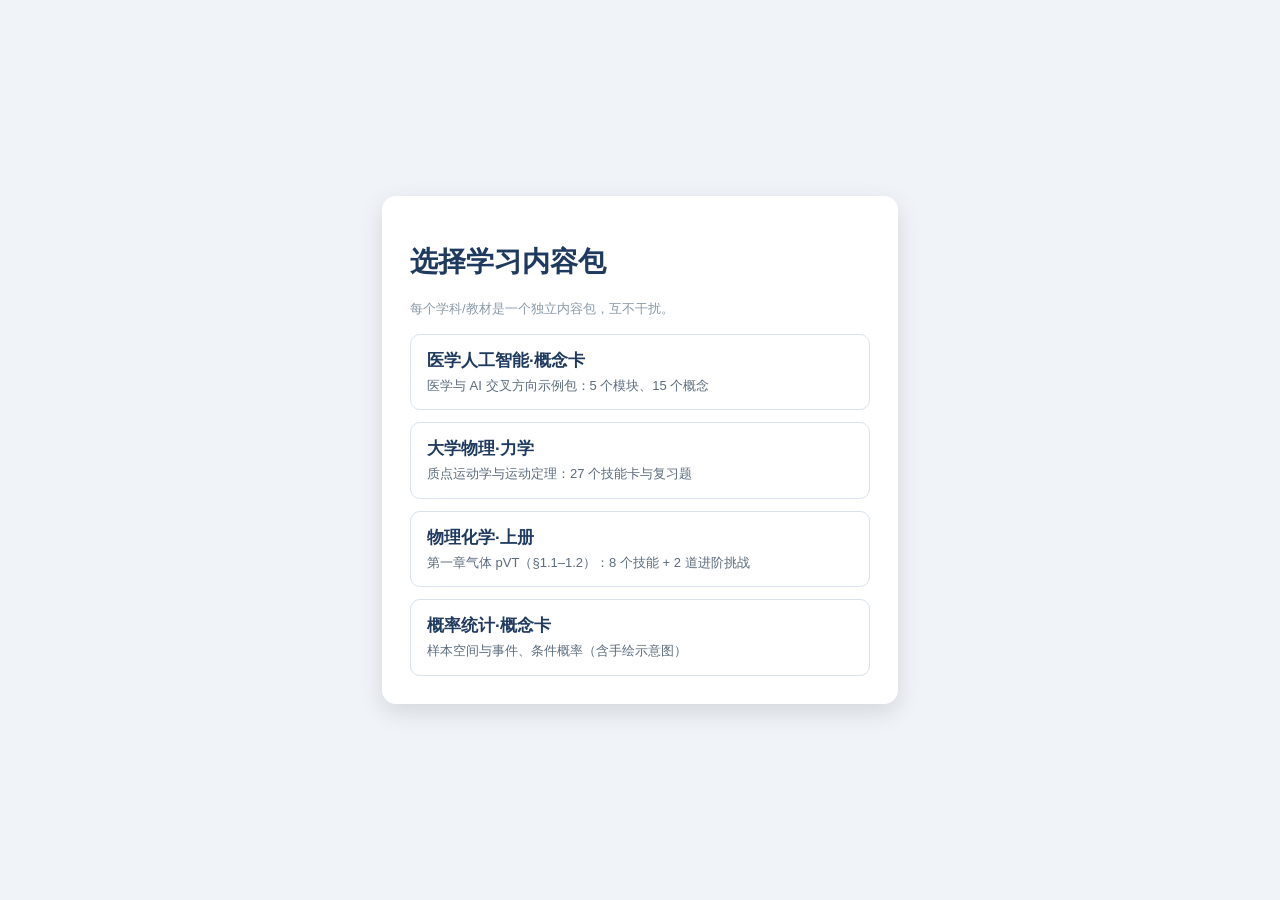
==== index.html @ 58507e45 "公开演示版：学习技能树（含医学 AI 概念卡）" ====
<!DOCTYPE html>
<html lang="zh-CN">
<head>
  <meta charset="UTF-8" />
  <meta name="viewport" content="width=device-width, initial-scale=1.0" />
  <title>学习技能树</title>
  <style>
    body {
      font-family: "Microsoft YaHei", Arial, sans-serif;
      max-width: 600px;
      margin: 40px auto;
      padding: 0 20px;
      background-color: #f0f4f8;
      color: #1f3a5f;
    }
    h1 {
      font-size: 28px;
    }

    /* ---- 顶部进度 ---- */
    .progress-card {
      background: #ffffff;
      border-radius: 10px;
      padding: 14px 16px;
      margin-top: 18px;
      box-shadow: 0 2px 6px rgba(0, 0, 0, 0.08);
    }
    .progress-head {
      display: flex;
      align-items: center;
      justify-content: space-between;
      gap: 10px;
      margin-bottom: 10px;
    }
    #progress-text {
      margin: 0;
      font-size: 14px;
      color: #5b6b7c;
    }
    #reset-btn {
      flex-shrink: 0;
      padding: 4px 10px;
      border: 1px solid #cbd5e1;
      border-radius: 6px;
      background: transparent;
      color: #8a9aa8;
      font-size: 12px;
      cursor: pointer;
    }
    #reset-btn:hover {
      border-color: #c44545;
      color: #c44545;
    }
    #switch-pack-btn {
      flex-shrink: 0;
      padding: 4px 10px;
      border: 1px solid #cbd5e1;
      border-radius: 6px;
      background: transparent;
      color: #3a6ea5;
      font-size: 12px;
      cursor: pointer;
    }
    #switch-pack-btn:hover {
      border-color: #3a6ea5;
      background: #eef4fa;
    }
    .tools-link {
      display: inline-block;
      margin-top: 14px;
      padding: 8px 16px;
      border: 1px solid #e0b968;
      border-radius: 10px;
      background: #fffdf6;
      color: #7a5b1f;
      font-size: 14px;
      text-decoration: none;
    }
    .tools-link:hover {
      background: #fff7e6;
    }
    .progress-bar {
      height: 8px;
      border-radius: 4px;
      background: #e2e8f0;
      overflow: hidden;
    }
    #progress-fill {
      height: 100%;
      width: 0%;
      background: #3a6ea5;
      border-radius: 4px;
      transition: width 0.4s ease;
    }

    .search-box {
      box-sizing: border-box;
      width: 100%;
      margin-top: 16px;
      padding: 10px 14px;
      border: 1px solid #cbd5e1;
      border-radius: 10px;
      font-size: 15px;
      font-family: inherit;
      color: #1f3a5f;
      background: #ffffff;
    }
    .search-box:focus {
      outline: 2px solid #a7c3e0;
      border-color: #3a6ea5;
    }

    /* ---- 内容包选择页 ---- */
    #pack-screen {
      position: fixed;
      top: 0;
      left: 0;
      right: 0;
      bottom: 0;
      z-index: 100;
      display: flex;
      align-items: center;
      justify-content: center;
      padding: 20px;
      background: #f0f4f8;
    }
    #pack-screen.hidden {
      display: none;
    }
    .pack-box {
      background: #ffffff;
      border-radius: 14px;
      max-width: 460px;
      width: 100%;
      padding: 28px;
      box-shadow: 0 8px 24px rgba(0, 0, 0, 0.12);
    }
    #pack-list {
      margin-top: 16px;
      display: flex;
      flex-direction: column;
      gap: 12px;
    }
    .pack-item {
      display: block;
      width: 100%;
      text-align: left;
      padding: 14px 16px;
      border: 1px solid #d8e2ec;
      border-radius: 10px;
      background: #ffffff;
      cursor: pointer;
    }
    .pack-item:hover {
      border-color: #3a6ea5;
      background: #f4f8fc;
    }
    .pack-item:disabled {
      cursor: not-allowed;
      opacity: 0.65;
      border-color: #d8e2ec;
      background: #ffffff;
    }
    .pack-item strong {
      display: block;
      font-size: 17px;
      color: #1f3a5f;
      margin-bottom: 4px;
    }
    .pack-item span {
      display: block;
      font-size: 13px;
      color: #5b6b7c;
      line-height: 1.5;
    }

    .chapter-title {
      margin: 32px 0 4px;
      padding-left: 10px;
      border-left: 4px solid #3a6ea5;
      font-size: 22px;
    }
    .challenge-title {
      margin: 26px 0 4px;
      padding-left: 10px;
      border-left: 4px solid #b9830f;
      font-size: 18px;
      color: #7a5b1f;
    }
    .skill-card.challenge-card {
      border: 1px solid #ecd9ae;
      background: #fffdf6;
    }
    .skill-card.challenge-card:hover {
      background: #fff8e8;
    }
    .skill-card.challenge-card.done {
      border: 1px solid #cfe3d5;
      border-left: 4px solid #2e9e5b;
      background: #f7fbf8;
    }
    .challenge-card h2 {
      margin: 0 0 6px;
      font-size: 20px;
    }
    .challenge-card p {
      margin: 0;
      color: #8a6d20;
    }
    .skill-card {
      background: #ffffff;
      border-radius: 10px;
      padding: 16px 20px;
      margin-top: 16px;
      box-shadow: 0 2px 6px rgba(0, 0, 0, 0.08);
      cursor: pointer; /* 鼠标放上去会变成小手，提示可以点击 */
    }
    .skill-card:hover {
      background: #f8fafc;
    }
    .skill-card h2 {
      margin: 0 0 6px;
      font-size: 20px;
    }
    .skill-card p {
      margin: 0;
      color: #5b6b7c;
    }
    .match-snippet {
      display: block;
      margin-top: 8px;
      font-size: 13px;
      line-height: 1.6;
      color: #5b6b7c;
    }
    .match-snippet mark {
      background: #ffe9a8;
      color: #1f3a5f;
      border-radius: 3px;
      padding: 0 2px;
    }
    .skill-card.done {
      border-left: 4px solid #2e9e5b;
    }
    .done-badge {
      margin-left: 6px;
      color: #2e9e5b;
      font-size: 15px;
    }

    /* ---- 详情弹窗 ---- */
    .overlay {
      position: fixed;
      top: 0;
      left: 0;
      right: 0;
      bottom: 0;
      background: rgba(0, 0, 0, 0.45);
      display: flex;
      align-items: center;
      justify-content: center;
      padding: 20px;
    }
    .hidden {
      display: none;
    }
    .detail-box {
      position: relative;
      background: #ffffff;
      border-radius: 12px;
      max-width: 520px;
      width: 100%;
      max-height: 80vh;
      overflow-y: auto;
      scrollbar-gutter: stable;
      padding: 24px;
      box-shadow: 0 8px 24px rgba(0, 0, 0, 0.2);
    }
    /* 刷卡模式：弹窗高度固定，导航条吸顶，避免卡片长短造成上下跳动 */
    .detail-box.deck-active {
      height: 80vh;
      display: flex;
      flex-direction: column;
      overflow-y: auto;
    }
    .detail-box.deck-active .detail-body {
      flex: 1;
    }
    .detail-box.deck-active .deck-header {
      position: sticky;
      top: 0;
      z-index: 5;
    }
    .detail-box h2 {
      padding-right: 30px; /* 给右上角的关闭按钮留出空间 */
    }
    #close-btn {
      position: absolute;
      top: 10px;
      right: 16px;
      border: none;
      background: none;
      font-size: 26px;
      color: #8a9aa8;
      cursor: pointer;
    }
    .detail-body {
      max-width: 80%;
      margin: 0 auto;
    }
    .deck-header {
      display: flex;
      align-items: center;
      justify-content: center;
      gap: 18px;
      margin: 0 0 10px;
      padding: 3px 10px;
      background: #eef4fa;
      border-radius: 8px;
      font-size: 14px;
      color: #3a6ea5;
    }
    .deck-header.hidden {
      display: none;
    }
    .deck-nav-btn {
      padding: 3px 10px;
      border: 1px solid #cbd5e1;
      border-radius: 6px;
      background: #ffffff;
      color: #1f3a5f;
      font-size: 13px;
      cursor: pointer;
    }
    .deck-title {
      text-align: center;
    }
    .deck-nav-btn:disabled {
      opacity: 0.45;
      cursor: not-allowed;
    }
    .deck-start-btn {
      display: inline-block;
      margin: 8px 0 0;
      padding: 6px 14px;
      border: 1px solid #3a6ea5;
      border-radius: 8px;
      background: transparent;
      color: #3a6ea5;
      font-size: 13px;
      cursor: pointer;
    }
    .deck-start-btn:hover {
      background: #eef4fa;
    }
    .pack-review-btn {
      display: block;
      width: 100%;
      margin-top: 14px;
      padding: 10px;
      border: 1px solid #2e9e5b;
      border-radius: 10px;
      background: #f2faf5;
      color: #2e9e5b;
      font-size: 14px;
      cursor: pointer;
    }
    .pack-review-btn:hover {
      background: #e2f4e9;
    }
    .pack-review-btn.hidden {
      display: none;
    }
    .detail-box h3 {
      margin: 18px 0 6px;
      font-size: 16px;
    }
    .detail-section {
      margin-top: 14px;
      padding: 12px 14px;
      background: #f7fafd;
      border-radius: 10px;
    }
    .detail-section h4 {
      margin: 0 0 6px;
      font-size: 15px;
      color: #1f3a5f;
    }
    .detail-section p {
      font-size: 14px;
    }
    .detail-section ul {
      margin: 6px 0 0;
      padding-left: 18px;
      color: #5b6b7c;
      font-size: 14px;
      line-height: 1.8;
    }
    .detail-box p {
      margin: 0;
      color: #5b6b7c;
      line-height: 1.7;
    }
    #detail-exp {
      margin-top: 4px;
      font-size: 14px;
    }
    #detail-question {
      font-size: 15px;
    }

    .primary-btn {
      display: block;
      margin-top: 18px;
      padding: 10px 24px;
      border: none;
      border-radius: 8px;
      background: #1f3a5f;
      color: #ffffff;
      font-size: 15px;
      cursor: pointer;
    }
    .ghost-btn {
      margin-top: 12px;
      padding: 8px 16px;
      border: 1px solid #1f3a5f;
      border-radius: 8px;
      background: transparent;
      color: #1f3a5f;
      font-size: 14px;
      cursor: pointer;
    }
    .link-btn {
      display: block;
      margin-top: 16px;
      padding: 0;
      border: none;
      background: none;
      color: #3a6ea5;
      font-size: 14px;
      text-decoration: underline;
      cursor: pointer;
    }

    #answer-input,
    #review-input {
      box-sizing: border-box;
      width: 100%;
      margin-top: 10px;
      padding: 10px 12px;
      border: 1px solid #cbd5e1;
      border-radius: 8px;
      font-size: 15px;
      font-family: inherit;
      color: #1f3a5f;
    }
    #answer-input:focus,
    #review-input:focus {
      outline: 2px solid #a7c3e0;
      border-color: #3a6ea5;
    }
    #feedback,
    #review-feedback {
      margin-top: 12px;
      font-size: 15px;
      font-weight: bold;
    }
    .feedback-ok {
      color: #2e9e5b;
    }
    .feedback-err {
      color: #c44545;
    }
    .small-muted {
      margin-top: 8px;
      font-size: 13px;
      color: #8a9aa8;
    }
    #answer-reveal {
      margin-top: 14px;
      padding: 12px 14px;
      background: #f4f7fa;
      border-radius: 8px;
    }
    #answer-reveal p {
      font-size: 14px;
    }
    #detail-answer {
      color: #1f3a5f;
    }

    /* ---- 复习抽检 ---- */
    .review-banner {
      display: flex;
      align-items: center;
      justify-content: space-between;
      gap: 10px;
      margin-top: 16px;
      padding: 12px 16px;
      border-radius: 10px;
      background: #fff7e6;
      border: 1px solid #f0c36d;
    }
    .review-banner p {
      margin: 0;
      color: #7a5b1f;
      font-size: 14px;
      line-height: 1.5;
    }
    #review-banner.hidden {
      display: none;
    }
    #review-banner-btn {
      flex-shrink: 0;
      padding: 6px 14px;
      border: none;
      border-radius: 8px;
      background: #b9830f;
      color: #ffffff;
      font-size: 13px;
      cursor: pointer;
    }

    /* ---- 碎片式答题与小键盘 ---- */
    .answer-builder {
      display: flex;
      flex-wrap: wrap;
      align-items: center;
      justify-content: center;
      gap: 8px;
      margin-top: 14px;
      font-size: 18px;
      line-height: 2;
    }
    .num-field {
      box-sizing: border-box;
      width: 76px;
      padding: 6px 8px;
      border: 1px solid #cbd5e1;
      border-radius: 8px;
      font-size: 17px;
      text-align: center;
      font-family: inherit;
      color: #1f3a5f;
      background: #ffffff;
    }
    .num-field.active,
    .num-field:focus {
      outline: 2px solid #a7c3e0;
      border-color: #3a6ea5;
    }
    .builder-break {
      flex-basis: 100%;
      height: 0;
    }
    .choice-group {
      display: inline-flex;
      gap: 6px;
    }
    .choice-chip {
      padding: 7px 12px;
      border: 1px solid #cbd5e1;
      border-radius: 8px;
      background: #ffffff;
      color: #1f3a5f;
      font-size: 16px;
      cursor: pointer;
    }
    .choice-chip:hover {
      background: #e2ebf4;
    }
    .choice-chip.selected {
      background: #1f3a5f;
      border-color: #1f3a5f;
      color: #ffffff;
    }
    .figure {
      max-width: 100%;
      margin: 12px auto;
      display: block;
      border-radius: 10px;
    }
    .figure.hidden {
      display: none;
    }
    .figure.clickable {
      cursor: zoom-in;
    }
    #concept-figure {
      width: 33%;
      height: auto;
      margin: 0 auto 12px;
    }

    /* ---- 图片预览（点击放大） ---- */
    .image-preview {
      position: fixed;
      top: 0;
      left: 0;
      right: 0;
      bottom: 0;
      z-index: 200;
      display: flex;
      align-items: center;
      justify-content: center;
      background: rgba(0, 0, 0, 0.72);
      cursor: zoom-out;
    }
    .image-preview.hidden {
      display: none;
    }
    .image-preview img {
      max-width: 92vw;
      max-height: 88vh;
      border-radius: 8px;
      background: #ffffff;
      box-shadow: 0 8px 30px rgba(0, 0, 0, 0.35);
    }
    .keypad {
      display: grid;
      grid-template-columns: repeat(3, 64px);
      gap: 8px;
      justify-content: center;
      margin-top: 14px;
      padding: 12px;
      background: #eef3f8;
      border-radius: 12px;
    }
    .keypad.hidden {
      display: none;
    }
    .keypad button {
      height: 42px;
      border: 1px solid #cbd5e1;
      border-radius: 8px;
      background: #ffffff;
      color: #1f3a5f;
      font-size: 17px;
      cursor: pointer;
    }
    .keypad button:hover {
      background: #e2ebf4;
    }
    .keypad button.key-func {
      background: #e6edf5;
      color: #3a6ea5;
      font-size: 15px;
    }
    .keypad button.key-wide {
      grid-column: span 3;
    }
    /* 隐藏规则必须压过按钮自己的 display 样式 */
    .primary-btn.hidden,
    .ghost-btn.hidden,
    .link-btn.hidden {
      display: none;
    }
  </style>
</head>
<body>
  <!-- 内容包选择页（有多个内容包时供选择，平时只有一个会自动进入） -->
  <div id="pack-screen">
    <div class="pack-box">
      <h1>选择学习内容包</h1>
      <p class="small-muted">每个学科/教材是一个独立内容包，互不干扰。</p>
      <div id="pack-list"></div>
    </div>
  </div>

  <h1 id="app-title"></h1>

  <!-- 顶部总进度 -->
  <div class="progress-card">
    <div class="progress-head">
      <p id="progress-text">已完成 0 / 0 · 当前经验 0 / 0</p>
      <button id="switch-pack-btn">切换内容包</button>
      <button id="reset-btn" title="清空所有进度，从头开始">重置进度</button>
    </div>
    <div class="progress-bar">
      <div id="progress-fill"></div>
    </div>
  </div>

  <!-- 复习抽检提醒横幅（有待完成的抽检时显示） -->
  <div id="review-banner" class="review-banner hidden">
    <p id="review-banner-text"></p>
    <button id="review-banner-btn">去复习</button>
  </div>

  <!-- 小工具入口 -->
  <a class="tools-link" href="tools/tomato-clock/index.html" target="_blank" rel="noopener">
    🍅 打开番茄钟（自定义目标）
  </a>

  <button id="pack-review-btn" class="pack-review-btn hidden"></button>

  <!-- 搜索：按名称或讲解内容过滤技能卡片 -->
  <input id="search-input" class="search-box" type="search" placeholder="搜索技能或概念…" autocomplete="off" />

  <!-- 技能卡片会由 JS 生成到这里 -->
  <div id="skill-list"></div>

  <!-- 详情弹窗：先看概念，再“开始答题” -->
  <div id="detail-overlay" class="overlay hidden">
    <div class="detail-box">
      <button id="close-btn" title="关闭">×</button>

      <div class="detail-body">
        <!-- 刷卡模式控制条：非刷卡时隐藏 -->
        <div id="deck-header" class="deck-header hidden">
          <button id="deck-prev-btn" class="deck-nav-btn" title="上一张">←</button>
          <span id="deck-progress"></span>
          <button id="deck-next-btn" class="deck-nav-btn" title="下一张">→</button>
        </div>

        <h2 id="detail-name"></h2>
        <p id="detail-exp"></p>

        <!-- 第 1 步：概念讲解 -->
        <div id="concept-step">
          <h3>概念讲解</h3>
          <img id="concept-figure" class="figure clickable hidden" alt="概念示意图" title="点击放大" />
          <p id="detail-concept"></p>
          <div id="detail-sections"></div>
          <button id="start-quiz-btn" class="primary-btn">开始答题 →</button>
        </div>

        <!-- 第 2 步：题目与提交 -->
        <div id="quiz-step" class="hidden">
          <h3>练习题</h3>
          <p id="detail-question"></p>
          <img id="question-figure" class="figure clickable hidden" alt="题目示意图" title="点击放大" />

          <!-- 碎片式答题：题目配置了 answerSchema 时显示 -->
          <div id="builder-answer-area" class="hidden">
            <div id="answer-builder" class="answer-builder"></div>
            <div id="answer-keypad" class="keypad">
            <button type="button" data-key="1">1</button>
            <button type="button" data-key="2">2</button>
            <button type="button" data-key="3">3</button>
            <button type="button" data-key="4">4</button>
            <button type="button" data-key="5">5</button>
            <button type="button" data-key="6">6</button>
            <button type="button" data-key="7">7</button>
            <button type="button" data-key="8">8</button>
            <button type="button" data-key="9">9</button>
            <button type="button" data-key=".">.</button>
            <button type="button" data-key="0">0</button>
            <button type="button" data-key="minus">−</button>
            <button type="button" data-key="clear" class="key-func key-wide">清空</button>
            </div>
          </div>

          <!-- 文字输入兜底：题目没有 answerSchema 时显示 -->
          <div id="text-answer-area">
            <p class="small-muted">把算出的最终答案写在下面（不用写计算过程），然后提交。</p>
            <input id="answer-input" type="text" placeholder="例如：3i+4j m/s" autocomplete="off" />
          </div>

          <button id="submit-btn" class="primary-btn">提交答案</button>
          <button id="quiz-done-btn" class="primary-btn hidden">完成</button>

          <p id="feedback"></p>

          <button id="show-answer-btn" class="ghost-btn hidden">查看参考答案</button>
          <div id="answer-reveal" class="hidden">
            <p class="small-muted">参考答案（查看答案不会获得经验）：</p>
            <p id="detail-answer"></p>
          </div>

          <button id="back-btn" class="link-btn">← 返回概念</button>
        </div>
      </div>
    </div>
  </div>

  <!-- 复习抽检弹窗 -->
  <div id="review-overlay" class="overlay hidden">
    <div class="detail-box">
      <button id="review-close-btn" title="先跳过">×</button>

      <h2>复习抽检 ⚡</h2>
      <p id="review-note" class="small-muted"></p>

      <h3>练习题</h3>
      <p id="review-question"></p>

      <!-- 复习题也支持碎片式答题 -->
      <div id="review-builder-answer-area" class="hidden">
        <div id="review-answer-builder" class="answer-builder"></div>
        <div id="review-keypad" class="keypad">
          <button type="button" data-key="1">1</button>
          <button type="button" data-key="2">2</button>
          <button type="button" data-key="3">3</button>
          <button type="button" data-key="4">4</button>
          <button type="button" data-key="5">5</button>
          <button type="button" data-key="6">6</button>
          <button type="button" data-key="7">7</button>
          <button type="button" data-key="8">8</button>
          <button type="button" data-key="9">9</button>
          <button type="button" data-key=".">.</button>
          <button type="button" data-key="0">0</button>
          <button type="button" data-key="minus">−</button>
          <button type="button" data-key="clear" class="key-func key-wide">清空</button>
        </div>
      </div>

      <!-- 文字输入兜底 -->
      <div id="review-text-answer-area">
        <p class="small-muted">凭记忆作答，不显示概念。把算出的最终答案写在下面；答错会暂时扣经验，答对即可恢复。</p>
        <input id="review-input" type="text" placeholder="输入你的最终答案" autocomplete="off" />
      </div>
      <button id="review-submit-btn" class="primary-btn">提交答案</button>

      <p id="review-feedback"></p>

      <button id="review-done-btn" class="ghost-btn hidden">完成</button>
      <button id="review-skip-btn" class="link-btn">先跳过（之后可从顶部横幅继续）</button>
    </div>
  </div>

  <!-- 图片放大预览 -->
  <div id="image-preview" class="image-preview hidden">
    <img id="image-preview-img" alt="放大预览" />
  </div>

  <script>
    // ===== 进度存取（localStorage：存在浏览器本地） =====
    const PROGRESS_PREFIX = "skill-tree-progress";
    const LAST_PACK_KEY = "skill-tree-last-pack";
    const LEGACY_PHYSICS_KEY = "skill-tree-progress-v1"; // 旧版单一进度的备份键

    let allSkills = []; // 拍平后的所有技能，方便统计
    let totalExp = 0;
    let completedNames = new Set(); // 已掌握的技能名
    let currentExp = 0;             // 当前总经验
    let currentSkill = null;        // 正在查看/答题的技能
    let skillData = null;           // 从内容包文件读到的完整数据
    let pendingReview = null;       // 待完成的抽检：{ skillName, deducted }
    let reviewsPassed = 0;          // 已经通过的抽检次数
    let reviewedNames = [];         // 最近复习过的技能队列（末尾最新）
    let bonusExp = 0;               // 进阶挑战额外经验
    let completedChallenges = new Set(); // 已完成的进阶挑战 key
    let currentChallengeKey = null; // 当前打开的进阶挑战 key
    let deckMode = false;           // 是否处于“刷卡学习”模式
    let deckItems = [];             // 当前刷卡队列
    let deckIndex = 0;              // 当前刷卡位置
    let currentPackId = null;       // 当前内容包 id
    let currentProgressKey = null;  // 当前内容包对应的 localStorage 键
    let packList = [];              // content/index.json 里的内容包清单
    let searchText = "";            // 当前搜索关键词
    let builderFields = [];         // 碎片式答题生成的数字输入框
    let builderChoices = [];        // 碎片式答题生成的符号选择组
    let reviewFields = [];          // 复习弹窗里的碎片数字输入框
    let reviewChoices = [];         // 复习弹窗里的碎片符号选择组
    let activeNumField = null;      // 当前被选中的数字框（小键盘往这里输入）
    let schemaAttemptsLeft = 3;     // 碎片式答题每次打开的尝试次数
    let schemaBlocked = false;      // 次数用完后是否禁止继续提交

    function progressKey(packId) {
      return PROGRESS_PREFIX + "." + packId;
    }

    // 把进度状态恢复到“什么都没有”的初始值
    function resetProgressState() {
      completedNames = new Set();
      currentExp = 0;
      pendingReview = null;
      reviewsPassed = 0;
      reviewedNames = [];
      bonusExp = 0;
      completedChallenges = new Set();
      currentChallengeKey = null;
      deckMode = false;
      deckItems = [];
      deckIndex = 0;
    }

    // 从某个内容包自己的存储键读取进度
    function loadProgressFromKey(key) {
      resetProgressState();
      try {
        const saved = JSON.parse(localStorage.getItem(key));
        if (saved) {
          completedNames = new Set(saved.completed || []);
          currentExp = Number(saved.exp) || 0;
          reviewsPassed = Number(saved.reviewsPassed) || 0;
          pendingReview = saved.review || null;
          reviewedNames = Array.isArray(saved.reviewed) ? saved.reviewed : [];
          bonusExp = Number(saved.bonusExp) || 0;
          completedChallenges = new Set(saved.challengeCompleted || []);
        }
      } catch (error) {
        // 保存的数据坏了就当作没有进度，不影响使用
      }
    }

    function saveProgress() {
      if (!currentProgressKey) return;
      localStorage.setItem(
        currentProgressKey,
        JSON.stringify({
          completed: [...completedNames],
          exp: currentExp,
          reviewsPassed: reviewsPassed,
          review: pendingReview,
          reviewed: reviewedNames,
          bonusExp: bonusExp,
          challengeCompleted: [...completedChallenges]
        })
      );
    }

    // 把旧版“单一进度”迁移成 physics 内容包的进度（只做一次）
    function migrateLegacyPhysicsProgress() {
      const newKey = progressKey("physics");
      const legacy = localStorage.getItem(LEGACY_PHYSICS_KEY);
      if (legacy && !localStorage.getItem(newKey)) {
        localStorage.setItem(newKey, legacy);
        localStorage.removeItem(LEGACY_PHYSICS_KEY);
      }
    }

    // ===== 内容包选择与加载 =====
    function renderPackList() {
      const box = document.getElementById("pack-list");
      box.innerHTML = "";

      if (packList.length === 0) {
        const p = document.createElement("p");
        p.textContent = "还没有可用的内容包，请检查 content/index.json。";
        box.appendChild(p);
        return;
      }

      packList.forEach(pack => {
        const button = document.createElement("button");
        button.className = "pack-item";
        if (pack.status === "building") {
          button.disabled = true;
        }
        const name = document.createElement("strong");
        name.textContent = pack.name;
        const desc = document.createElement("span");
        desc.textContent = pack.description || "";
        button.appendChild(name);
        button.appendChild(desc);
        button.addEventListener("click", () => choosePack(pack));
        box.appendChild(button);
      });
    }

    function showPackPicker() {
      renderPackList();
      document.getElementById("pack-screen").classList.remove("hidden");
    }

    function choosePack(pack) {
      // 切换前先关掉可能开着的弹窗
      hideDetail();
      closeReview();

      currentPackId = pack.id;
      currentProgressKey = progressKey(pack.id);

      if (pack.id === "physics") {
        migrateLegacyPhysicsProgress();
      }
      loadProgressFromKey(currentProgressKey);
      localStorage.setItem(LAST_PACK_KEY, pack.id);

      // 切换内容包时清空搜索框
      searchText = "";
      document.getElementById("search-input").value = "";
      document.getElementById("app-title").textContent = pack.name || "学习技能树";
      document.getElementById("pack-screen").classList.add("hidden");

      fetch(pack.file)
        .then(response => {
          if (!response.ok) throw new Error("找不到文件 " + pack.file);
          return response.json();
        })
        .then(data => {
          skillData = data;

          // 把所有技能拍平成一份清单，方便统计进度
          allSkills = [];
          data.chapters.forEach(chapter => {
            chapter.skills.forEach(skill => {
              allSkills.push(skill);
            });
          });
          totalExp = allSkills.reduce((sum, skill) => sum + skill.exp, 0);

          renderSkillTree(data);
          updateProgress();
          updateReviewBanner();
        })
        .catch(error => {
          document.getElementById("pack-screen").classList.remove("hidden");
          alert("内容包加载失败：" + error.message);
        });
    }

    // ===== 生成技能列表 =====
    function escapeRegExp(text) {
      return text.replace(/[.*+?^${}()|[\]\\]/g, "\\$&");
    }

    // 搜索结果里：把“命中关键词”的原文片段加到卡片下方，并高亮
    function appendSnippetToCard(card, skill, keyword) {
      let source = null;
      if (skill.name.toLowerCase().includes(keyword)) return; // 名字命中时无需说明
      if (skill.concept.toLowerCase().includes(keyword)) {
        source = skill.concept;
      } else if (skill.question.toLowerCase().includes(keyword)) {
        source = skill.question;
      } else {
        return;
      }

      const snippet = document.createElement("span");
      snippet.className = "match-snippet";
      snippet.appendChild(document.createTextNode("相关原文："));

      const lower = source.toLowerCase();
      const at = lower.indexOf(keyword);
      const start = Math.max(0, at - 24);
      const end = Math.min(source.length, at + keyword.length + 24);
      if (start > 0) snippet.appendChild(document.createTextNode("…"));

      const slice = source.slice(start, end);
      const pattern = new RegExp(escapeRegExp(keyword), "gi");
      let lastIndex = 0;
      let match;
      while ((match = pattern.exec(slice)) !== null) {
        snippet.appendChild(document.createTextNode(slice.slice(lastIndex, match.index)));
        const mark = document.createElement("mark");
        mark.textContent = match[0];
        snippet.appendChild(mark);
        lastIndex = match.index + match[0].length;
        if (match.index === pattern.lastIndex) pattern.lastIndex += 1;
      }
      snippet.appendChild(document.createTextNode(slice.slice(lastIndex)));

      if (end < source.length) snippet.appendChild(document.createTextNode("…"));
      card.appendChild(snippet);
    }

    function appendSkillCard(list, skill, keyword) {
      const done = completedNames.has(skill.name);
      const card = document.createElement("div");
      card.className = "skill-card" + (done ? " done" : "");
      const badge = done ? '<span class="done-badge">✓ 已掌握</span>' : "";
      card.innerHTML = `<h2>${skill.name}${badge}</h2><p>经验值：${skill.exp}</p>`;
      if (keyword) appendSnippetToCard(card, skill, keyword);
      card.addEventListener("click", () => {
        deckMode = false;
        showDetail(skill);
      });
      list.appendChild(card);
    }

    function challengeKeyFor(chapterTitle, challengeName) {
      return chapterTitle + "::" + challengeName;
    }

    function appendChallengeCard(list, challenge, chapterTitle) {
      const key = challengeKeyFor(chapterTitle, challenge.name);
      const done = completedChallenges.has(key);
      const card = document.createElement("div");
      card.className = "skill-card challenge-card" + (done ? " done" : "");
      const badge = done ? '<span class="done-badge">✓ 已完成</span>' : "";
      card.innerHTML = `<h2>${challenge.name}${badge}</h2><p>进阶经验：${challenge.exp}</p>`;
      card.addEventListener("click", () => {
        deckMode = false;
        showDetail(challenge, true, chapterTitle);
      });
      list.appendChild(card);
    }

    // 给搜索匹配打分：名字直接命中 > 题目里出现 > 概念里提到
    function skillMatchScore(skill, keyword) {
      if (!keyword) return 0;
      const name = skill.name.toLowerCase();
      const question = skill.question.toLowerCase();
      const concept = skill.concept.toLowerCase();

      let score = 0;
      if (name === keyword) score += 100;
      else if (name.includes(keyword)) score += 50;
      if (question.includes(keyword)) score += 10;
      if (concept.includes(keyword)) score += 1;
      return score;
    }

    function renderSkillTree(data) {
      const list = document.getElementById("skill-list");
      list.innerHTML = "";

      const keyword = searchText.trim().toLowerCase();
      let shownCount = 0;

      if (keyword === "") {
        // 无搜索时：按章节分组展示
        data.chapters.forEach(chapter => {
          const title = document.createElement("h2");
          title.className = "chapter-title";
          title.textContent = chapter.title;
          list.appendChild(title);

          if (chapter.skills && chapter.skills.length > 0) {
            const deckButton = document.createElement("button");
            deckButton.className = "deck-start-btn";
            deckButton.textContent = `▶ 开始学习本章（${chapter.skills.length} 张）`;
            deckButton.addEventListener("click", () => startDeck(chapter));
            list.appendChild(deckButton);
          }

          chapter.skills.forEach(skill => {
            appendSkillCard(list, skill);
            shownCount += 1;
          });

          const challenges = Array.isArray(chapter.challenges) ? chapter.challenges : [];
          if (challenges.length > 0) {
            const challengeHeading = document.createElement("h3");
            challengeHeading.className = "challenge-title";
            challengeHeading.textContent = "⚡ 进阶挑战（可选）";
            list.appendChild(challengeHeading);
            challenges.forEach(challenge => {
              appendChallengeCard(list, challenge, chapter.title);
              shownCount += 1;
            });
          }
        });
      } else {
        // 搜索时：跨章节汇总，先按“名称相关/内容提及”分组，组内再排序
        const matches = [];
        data.chapters.forEach(chapter => {
          chapter.skills.forEach(skill => {
            const score = skillMatchScore(skill, keyword);
            if (score > 0) {
              matches.push({ skill, score });
            }
          });
        });

        const nameHits = matches
          .filter(item => item.score >= 50)
          .sort((a, b) => {
            const aName = a.skill.name.toLowerCase();
            const bName = b.skill.name.toLowerCase();
            const aRank = aName === keyword ? 0 : aName.startsWith(keyword) ? 1 : 2;
            const bRank = bName === keyword ? 0 : bName.startsWith(keyword) ? 1 : 2;
            if (aRank !== bRank) return aRank - bRank;
            return 0;
          });
        const contentHits = matches
          .filter(item => item.score < 50)
          .sort((a, b) => b.score - a.score);

        if (nameHits.length > 0) {
          const title = document.createElement("h2");
          title.className = "chapter-title";
          title.textContent = `名称相关（${nameHits.length}）`;
          list.appendChild(title);
        }
        nameHits.forEach(item => {
          appendSkillCard(list, item.skill, keyword);
          shownCount += 1;
        });

        if (contentHits.length > 0) {
          const title = document.createElement("h2");
          title.className = "chapter-title";
          title.textContent = `内容提及（${contentHits.length}）`;
          list.appendChild(title);
        }
        contentHits.forEach(item => {
          appendSkillCard(list, item.skill, keyword);
          shownCount += 1;
        });
      }

      if (shownCount === 0) {
        const empty = document.createElement("p");
        empty.className = "small-muted";
        empty.textContent = keyword === ""
          ? "这个内容包还没有技能。"
          : `没有找到与“${searchText.trim()}”相关的技能。`;
        list.appendChild(empty);
      }

      updatePackReviewButton();
    }

    function updateProgress() {
      const doneCount = allSkills.filter(skill => completedNames.has(skill.name)).length;
      let text = `已完成 ${doneCount} / ${allSkills.length} · 当前经验 ${currentExp} / ${totalExp}`;

      // 进阶挑战统计（只统计，不混入主线）
      if (skillData) {
        let challengeTotal = 0;
        let challengeDone = 0;
        skillData.chapters.forEach(chapter => {
          (chapter.challenges || []).forEach(challenge => {
            challengeTotal += 1;
            const key = challengeKeyFor(chapter.title, challenge.name);
            if (completedChallenges.has(key)) challengeDone += 1;
          });
        });
        if (challengeTotal > 0) {
          text += ` · 进阶 ${challengeDone}/${challengeTotal} · 附加 +${bonusExp}`;
        }
      }

      document.getElementById("progress-text").textContent = text;

      const percent = totalExp > 0 ? Math.min(100, (currentExp / totalExp) * 100) : 0;
      document.getElementById("progress-fill").style.width = percent + "%";
    }

    // ===== 详情弹窗的两个步骤 =====
    function renderDetailSections(skill) {
      const container = document.getElementById("detail-sections");
      container.innerHTML = "";

      const sections = Array.isArray(skill.sections) ? skill.sections : [];
      sections.forEach(section => {
        const box = document.createElement("div");
        box.className = "detail-section";

        const heading = document.createElement("h4");
        heading.textContent = section.heading;
        box.appendChild(heading);

        if (section.body) {
          const p = document.createElement("p");
          p.textContent = section.body;
          box.appendChild(p);
        }
        if (Array.isArray(section.points)) {
          const ul = document.createElement("ul");
          section.points.forEach(point => {
            const li = document.createElement("li");
            li.textContent = point;
            ul.appendChild(li);
          });
          box.appendChild(ul);
        }
        container.appendChild(box);
      });
    }

    function updateDeckHeader() {
      const header = document.getElementById("deck-header");
      if (!deckMode || deckItems.length <= 1) {
        header.classList.add("hidden");
        return;
      }
      header.classList.remove("hidden");
      document.getElementById("deck-progress").textContent =
        `第 ${deckIndex + 1} / ${deckItems.length} 张`;
      document.getElementById("deck-prev-btn").disabled = deckIndex <= 0;
      document.getElementById("deck-next-btn").disabled = deckIndex >= deckItems.length - 1;
    }

    function startDeck(chapter) {
      if (!chapter.skills || chapter.skills.length === 0) return;
      deckItems = chapter.skills.slice();
      deckIndex = 0;
      deckMode = true;
      showDetail(deckItems[0]);
    }

    function deckGo(delta) {
      const next = deckIndex + delta;
      if (next < 0 || next >= deckItems.length) return;
      deckIndex = next;
      showDetail(deckItems[next]);
    }

    function exitDeck() {
      deckMode = false;
      deckItems = [];
      deckIndex = 0;
      hideDetail();
    }

    function updatePackReviewButton() {
      const button = document.getElementById("pack-review-btn");
      const masteredCount = allSkills.filter(skill => completedNames.has(skill.name)).length;
      if (masteredCount > 0 && skillData) {
        button.textContent = `▶ 复习本包已掌握技能（${masteredCount} 张）`;
        button.classList.remove("hidden");
      } else {
        button.classList.add("hidden");
      }
    }

    function startPackDeck() {
      const pool = allSkills.filter(skill => completedNames.has(skill.name));
      if (pool.length === 0) {
        alert("还没有已掌握的技能，先完成几张卡再来复习吧。");
        return;
      }
      deckItems = pool;
      deckIndex = 0;
      deckMode = true;
      showDetail(deckItems[0]);
    }

    function showDetail(skill, isChallenge, chapterTitle) {
      currentSkill = skill;
      currentChallengeKey = isChallenge && chapterTitle
        ? challengeKeyFor(chapterTitle, skill.name)
        : null;

      document.getElementById("detail-name").textContent = skill.name;
      if (currentChallengeKey) {
        document.getElementById("detail-exp").textContent = completedChallenges.has(currentChallengeKey)
          ? `进阶经验：${skill.exp}（已完成 ✓）`
          : `进阶经验：${skill.exp}（挑战成功可获得）`;
      } else {
        document.getElementById("detail-exp").textContent = completedNames.has(skill.name)
          ? `经验值：${skill.exp}（已掌握 ✓）`
          : `经验值：${skill.exp}（答对可获得）`;
      }
      document.getElementById("detail-concept").textContent = skill.concept;
      document.getElementById("detail-question").textContent = skill.question;
      renderDetailSections(skill);

      // 可选示意图：数据里配了 conceptFigure / questionFigure 才显示
      const conceptFigure = document.getElementById("concept-figure");
      if (skill.conceptFigure) {
        conceptFigure.src = skill.conceptFigure;
        conceptFigure.classList.remove("hidden");
      } else {
        conceptFigure.removeAttribute("src");
        conceptFigure.classList.add("hidden");
      }
      const questionFigure = document.getElementById("question-figure");
      if (skill.questionFigure) {
        questionFigure.src = skill.questionFigure;
        questionFigure.classList.remove("hidden");
      } else {
        questionFigure.removeAttribute("src");
        questionFigure.classList.add("hidden");
      }

      // 每次打开都回到第 1 步（概念），并清空上次的答题状态
      document.getElementById("concept-step").classList.remove("hidden");
      document.getElementById("quiz-step").classList.add("hidden");
      document.getElementById("answer-input").value = "";
      document.getElementById("answer-builder").innerHTML = "";
      builderFields = [];
      builderChoices = [];
      activeNumField = null;
      schemaAttemptsLeft = 3;
      schemaBlocked = false;
      setFeedback("", "");
      document.getElementById("show-answer-btn").classList.add("hidden");
      document.getElementById("answer-reveal").classList.add("hidden");

      updateDeckHeader();
      document.getElementById("detail-name").classList.toggle("deck-title", deckMode);
      document
        .querySelector("#detail-overlay .detail-box")
        .classList.toggle("deck-active", deckMode);
      if (deckMode) {
        const isLast = deckIndex >= deckItems.length - 1;
        document.getElementById("quiz-done-btn").textContent = isLast ? "完成本章" : "下一张 →";
      } else {
        document.getElementById("quiz-done-btn").textContent = "完成";
      }
      document.getElementById("detail-overlay").classList.remove("hidden");
    }

    function hideDetail() {
      document.getElementById("detail-overlay").classList.add("hidden");
      currentSkill = null;
      currentChallengeKey = null;
    }

    function showQuizStep() {
      document.getElementById("concept-step").classList.add("hidden");
      document.getElementById("quiz-step").classList.remove("hidden");

      const schema = currentSkill.answerSchema;
      const useBuilder = Array.isArray(schema) && schema.length > 0;
      const hasNumberFields = useBuilder && schema.some(part => part.type === "number");

      document.getElementById("builder-answer-area").classList.toggle("hidden", !useBuilder);
      document.getElementById("text-answer-area").classList.toggle("hidden", useBuilder);
      document.getElementById("answer-keypad").classList.toggle("hidden", !hasNumberFields);

      if (useBuilder) {
        schemaAttemptsLeft = 3;
        schemaBlocked = false;
        renderAnswerBuilder(schema);
        document.getElementById("submit-btn").classList.remove("hidden");
        document.getElementById("quiz-done-btn").classList.add("hidden");
        if (builderFields[0]) {
          setActiveNumField(builderFields[0]);
          builderFields[0].focus();
        }
      } else {
        document.getElementById("submit-btn").classList.remove("hidden");
        document.getElementById("quiz-done-btn").classList.add("hidden");
        document.getElementById("answer-input").focus();
      }
    }

    function showConceptStep() {
      document.getElementById("quiz-step").classList.add("hidden");
      document.getElementById("concept-step").classList.remove("hidden");
    }

    function setFeedback(text, kind) {
      const el = document.getElementById("feedback");
      el.textContent = text;
      el.className = kind === "ok" ? "feedback-ok" : kind === "err" ? "feedback-err" : "";
    }

    // ===== 碎片式答题（answerSchema） =====
    function setActiveNumField(field) {
      if (activeNumField) activeNumField.classList.remove("active");
      activeNumField = field;
      if (activeNumField) activeNumField.classList.add("active");
    }

    function buildAnswerUI(schema, container, submitHandler) {
      container.innerHTML = "";
      const fields = [];
      const choices = [];

      schema.forEach(part => {
        if (part.type === "label") {
          const span = document.createElement("span");
          span.className = "builder-label";
          span.textContent = part.text;
          container.appendChild(span);
        } else if (part.type === "break") {
          const br = document.createElement("span");
          br.className = "builder-break";
          container.appendChild(br);
        } else if (part.type === "number") {
          const input = document.createElement("input");
          input.className = "num-field";
          input.type = "text";
          input.inputMode = "decimal";
          input.placeholder = "?";
          input.autocomplete = "off";
          input.dataset.expected = String(part.expected);

          // 只允许出现数字、小数点、减号和科学计数法 e/E
          input.addEventListener("input", () => {
            input.value = input.value.replace(/[^0-9.eE\-]/g, "");
          });
          input.addEventListener("focus", () => setActiveNumField(input));
          input.addEventListener("keydown", event => {
            if (event.key === "Enter" && submitHandler) submitHandler();
          });

          fields.push(input);
          container.appendChild(input);
        } else if (part.type === "choice") {
          const group = document.createElement("span");
          group.className = "choice-group";
          group.dataset.expected = part.expected;

          // 每次打开都随机排列选项，避免记住位置
          const shuffled = [...part.options];
          for (let i = shuffled.length - 1; i > 0; i--) {
            const j = Math.floor(Math.random() * (i + 1));
            [shuffled[i], shuffled[j]] = [shuffled[j], shuffled[i]];
          }

          shuffled.forEach(option => {
            const chip = document.createElement("button");
            chip.type = "button";
            chip.className = "choice-chip";
            chip.textContent = option;
            chip.addEventListener("click", () => {
              group.querySelectorAll(".choice-chip").forEach(item => {
                item.classList.remove("selected");
              });
              chip.classList.add("selected");
              group.dataset.selected = option;
            });
            group.appendChild(chip);
          });

          choices.push(group);
          container.appendChild(group);
        }
      });

      return { fields, choices };
    }

    function renderAnswerBuilder(schema) {
      const result = buildAnswerUI(
        schema,
        document.getElementById("answer-builder"),
        handleSubmit
      );
      builderFields = result.fields;
      builderChoices = result.choices;
    }

    function handleKeypad(key) {
      if (!activeNumField) {
        setFeedback("请先点击或选中一个要填的空格。", "err");
        return;
      }

      let value = activeNumField.value;

      if (key === "clear") {
        value = "";
      } else if (key === "minus") {
        // 减号：在正负之间切换
        value = value.startsWith("-") ? value.slice(1) : "-" + value;
      } else if (key === ".") {
        if (!value.includes(".")) {
          value = value === "" || value === "-" ? value + "0." : value + ".";
        }
      } else {
        value += key;
      }

      activeNumField.value = value;
    }

    function numbersCloseEnough(got, expected) {
      if (Number.isNaN(got) || Number.isNaN(expected)) return false;
      // 允许 2% 的相对误差；对接近 0 的数给 0.05 的绝对误差
      const tolerance = Math.max(Math.abs(expected) * 0.02, 0.05);
      return Math.abs(got - expected) <= tolerance;
    }

    function handleSchemaSubmit() {
      if (schemaBlocked) {
        setFeedback("这次打开的 3 次机会已经用完，请返回概念再读一遍后重新挑战。", "err");
        return;
      }

      const blankCount = builderFields.filter(field => field.value.trim() === "").length;
      if (blankCount > 0) {
        setFeedback(`还有 ${blankCount} 个空格没填，先点空格，再用小键盘或键盘输入数字。`, "err");
        return;
      }

      const unselectedCount = builderChoices.filter(group => !group.dataset.selected).length;
      if (unselectedCount > 0) {
        setFeedback(`还有 ${unselectedCount} 组符号碎片没选，点一下正确的符号。`, "err");
        return;
      }

      const allCorrect = builderFields.every(field => {
        const got = parseFloat(field.value);
        const expected = parseFloat(field.dataset.expected);
        return numbersCloseEnough(got, expected);
      }) && builderChoices.every(group => group.dataset.selected === group.dataset.expected);

      if (allCorrect) {
        markAnswerCorrect();
      } else {
        schemaAttemptsLeft -= 1;
        if (schemaAttemptsLeft <= 0) {
          schemaBlocked = true;
          setFeedback("3 次机会用完了。请返回概念再读一遍，重新打开这道题后再挑战。", "err");
        } else {
          setFeedback(
            `结果不对，还有 ${schemaAttemptsLeft} 次机会。再检查一下每个空格。`,
            "err"
          );
        }
      }
    }

    // 答对后统一处理：加经验、更新页面、触发复习抽检
    function markAnswerCorrect() {
      if (currentChallengeKey) {
        if (completedChallenges.has(currentChallengeKey)) {
          setFeedback("回答正确！这个挑战你已完成，练习不再重复加分。", "ok");
        } else {
          completedChallenges.add(currentChallengeKey);
          bonusExp += currentSkill.exp;
          saveProgress();
          setFeedback(`挑战成功！获得附加经验 ${currentSkill.exp} ⚡`, "ok");
          renderSkillTree(skillData);
          updateProgress();
        }
      } else if (completedNames.has(currentSkill.name)) {
        setFeedback("回答正确！这个技能你已掌握，练习不再重复加分。", "ok");
      } else {
        completedNames.add(currentSkill.name);
        currentExp += currentSkill.exp;
        saveProgress();
        setFeedback(`回答正确！获得 ${currentSkill.exp} 经验 🎉`, "ok");
        renderSkillTree(skillData);
        updateProgress();

        // 每完成 3 个技能触发一次复习抽检（如果上一次抽检还没完成，就不打断，顶部横幅会提醒）
        if (!pendingReview) {
          startReviewIfDue(currentSkill.name);
        }
      }
      // 答对后：隐藏“提交答案”，显示“完成”，方便直接退出
      document.getElementById("submit-btn").classList.add("hidden");
      document.getElementById("quiz-done-btn").classList.remove("hidden");
      document.getElementById("show-answer-btn").classList.add("hidden");
      document.getElementById("answer-reveal").classList.add("hidden");
    }

    // 把答案转成方便比较的形式：去掉空格、统一大小写和中文标点
    function normalizeAnswer(text) {
      return text
        .toLowerCase()
        .replace(/[\s\u3000]+/g, "")
        .replace(/\u2212/g, "-") // 把数学减号 − 也当作普通减号 -
        .replace(/（/g, "(")
        .replace(/）/g, ")")
        .replace(/，/g, ",")
        .replace(/。/g, ".")
        .replace(/；/g, ";");
    }

    function handleSubmit() {
      if (!currentSkill) return;

      // 配置了 answerSchema 的题目走碎片式判题
      if (Array.isArray(currentSkill.answerSchema) && currentSkill.answerSchema.length > 0) {
        handleSchemaSubmit();
        return;
      }

      const input = document.getElementById("answer-input").value.trim();
      if (input === "") {
        setFeedback("请先输入答案再提交。", "err");
        return;
      }

      const isCorrect = normalizeAnswer(input) === normalizeAnswer(currentSkill.answer);

      if (isCorrect) {
        markAnswerCorrect();
      } else {
        setFeedback("还不对哦，再想想；也可以返回概念再读一遍。", "err");
        document.getElementById("show-answer-btn").classList.remove("hidden");
      }
    }

    // ===== 复习抽检 =====
    function setReviewFeedback(text, kind) {
      const el = document.getElementById("review-feedback");
      el.textContent = text;
      el.className = kind === "ok" ? "feedback-ok" : kind === "err" ? "feedback-err" : "";
    }

    function updateReviewBanner() {
      const banner = document.getElementById("review-banner");
      const text = document.getElementById("review-banner-text");

      if (!pendingReview) {
        banner.classList.add("hidden");
        return;
      }

      const skill = allSkills.find(item => item.name === pendingReview.skillName);
      const skillName = skill ? skill.name : "旧技能";
      text.textContent = pendingReview.deducted > 0
        ? `复习待完成：${skillName}（已被扣 ${pendingReview.deducted} 经验，答对可恢复）`
        : `复习待完成：${skillName}（凭记忆答对，否则会扣经验）`;
      banner.classList.remove("hidden");
    }

    function findSkillByName(name) {
      return allSkills.find(item => item.name === name);
    }

    function pickReviewSkill(excludeName) {
      // 优先从“其他旧技能”里抽，万一只有它一个，也允许抽它
      let pool = allSkills.filter(skill =>
        completedNames.has(skill.name) && skill.name !== excludeName
      );
      if (pool.length === 0) {
        pool = allSkills.filter(skill => completedNames.has(skill.name));
      }
      if (pool.length === 0) return null;

      // 优先抽“从未被抽过”的技能；全部抽过一轮后，从最久没复习的开始
      const neverReviewed = pool.filter(skill => !reviewedNames.includes(skill.name));
      if (neverReviewed.length > 0) {
        return neverReviewed[Math.floor(Math.random() * neverReviewed.length)];
      }

      const oldest = [...pool].sort((a, b) => {
        return reviewedNames.indexOf(a.name) - reviewedNames.indexOf(b.name);
      });
      return oldest[0];
    }

    function startReviewIfDue(excludeName) {
      // 已有待完成的抽检就不重复触发（横幅会提醒用户）
      if (pendingReview) return;

      const completedCount = allSkills.filter(skill => completedNames.has(skill.name)).length;
      const dueCount = Math.floor(completedCount / 3) - reviewsPassed;
      if (dueCount <= 0) return;

      const skill = pickReviewSkill(excludeName);
      if (!skill) return;

      pendingReview = { skillName: skill.name, deducted: 0 };
      saveProgress();
      openReview();
    }

    function openReview() {
      if (!pendingReview) return;

      const skill = findSkillByName(pendingReview.skillName);
      if (!skill) {
        // 被抽的技能已经从数据里删掉：本次抽检作废，避免卡死
        pendingReview = null;
        saveProgress();
        updateReviewBanner();
        return;
      }

      const deduct = Math.max(1, Math.round(skill.exp * 0.2));
      const hasReviewQuestion = Boolean(skill.reviewQuestion);
      document.getElementById("review-note").textContent =
        `抽到旧技能「${skill.name}」（价值 ${skill.exp} 经验）` +
        (pendingReview.deducted > 0 ? `。目前已扣 ${pendingReview.deducted} 经验，答对可恢复。` : `。答错会扣约 ${deduct} 经验。`) +
        (hasReviewQuestion ? "" : "（该技能暂未配置独立复习题，暂用原题）");

      document.getElementById("review-question").textContent = hasReviewQuestion
        ? skill.reviewQuestion
        : skill.question;
      document.getElementById("review-input").value = "";

      const reviewSchema = skill.reviewAnswerSchema;
      const useReviewBuilder = Array.isArray(reviewSchema) && reviewSchema.length > 0;
      const hasReviewNumberFields = useReviewBuilder && reviewSchema.some(part => part.type === "number");

      document.getElementById("review-builder-answer-area").classList.toggle("hidden", !useReviewBuilder);
      document.getElementById("review-text-answer-area").classList.toggle("hidden", useReviewBuilder);
      document.getElementById("review-keypad").classList.toggle("hidden", !hasReviewNumberFields);

      setActiveNumField(null);
      if (useReviewBuilder) {
        const result = buildAnswerUI(
          reviewSchema,
          document.getElementById("review-answer-builder"),
          handleReviewSubmit
        );
        reviewFields = result.fields;
        reviewChoices = result.choices;
        if (reviewFields[0]) {
          setActiveNumField(reviewFields[0]);
          reviewFields[0].focus();
        }
      }

      setReviewFeedback("", "");
      document.getElementById("review-done-btn").classList.add("hidden");
      document.getElementById("review-submit-btn").classList.remove("hidden");
      document.getElementById("review-skip-btn").classList.remove("hidden");
      document.getElementById("review-overlay").classList.remove("hidden");
      if (!useReviewBuilder) {
        document.getElementById("review-input").focus();
      }
      updateReviewBanner();
    }

    function closeReview() {
      document.getElementById("review-overlay").classList.add("hidden");
    }

    // 检查一组碎片答案：空格数、未选的符号组数、整体是否正确
    function checkAnswerParts(fields, choices) {
      const blank = fields.filter(field => field.value.trim() === "").length;
      const unselected = choices.filter(group => !group.dataset.selected).length;
      const correct =
        blank === 0 &&
        unselected === 0 &&
        fields.every(field => {
          return numbersCloseEnough(parseFloat(field.value), parseFloat(field.dataset.expected));
        }) &&
        choices.every(group => group.dataset.selected === group.dataset.expected);
      return { blank, unselected, correct };
    }

    function handleReviewSubmit() {
      if (!pendingReview) return;

      const skill = findSkillByName(pendingReview.skillName);
      if (!skill) return;

      // 复习题配置了 reviewAnswerSchema 时，走碎片式判题
      const reviewSchema = skill.reviewAnswerSchema;
      if (Array.isArray(reviewSchema) && reviewSchema.length > 0) {
        handleReviewSchemaSubmit(skill);
        return;
      }

      const input = document.getElementById("review-input").value.trim();
      if (input === "") {
        setReviewFeedback("请先输入答案再提交。", "err");
        return;
      }

      const referenceAnswer = skill.reviewAnswer || skill.answer;
      const isCorrect = normalizeAnswer(input) === normalizeAnswer(referenceAnswer);
      if (isCorrect) {
        passReview(skill);
      } else {
        failReview(skill);
      }
    }

    function handleReviewSchemaSubmit(skill) {
      const result = checkAnswerParts(reviewFields, reviewChoices);

      if (result.blank > 0) {
        setReviewFeedback(`还有 ${result.blank} 个空格没填，先点空格再输入数字。`, "err");
        return;
      }
      if (result.unselected > 0) {
        setReviewFeedback(`还有 ${result.unselected} 组符号碎片没选，点一下正确的符号。`, "err");
        return;
      }

      if (result.correct) {
        passReview(skill);
      } else {
        failReview(skill);
      }
    }

    function passReview() {
      let message = "复习通过！没有扣分，继续保持 🎉";
      if (pendingReview.deducted > 0) {
        currentExp += pendingReview.deducted;
        message = `复习通过！已恢复被扣的 ${pendingReview.deducted} 经验 🎉`;
      }

      // 把这个技能移到“最近复习队列”末尾（去重）
      const passedName = pendingReview.skillName;
      reviewedNames = reviewedNames.filter(name => name !== passedName);
      reviewedNames.push(passedName);

      pendingReview = null;
      reviewsPassed += 1;
      saveProgress();

      setReviewFeedback(message, "ok");
      document.getElementById("review-done-btn").classList.remove("hidden");
      document.getElementById("review-submit-btn").classList.add("hidden");
      document.getElementById("review-skip-btn").classList.add("hidden");
      renderSkillTree(skillData);
      updateProgress();
      updateReviewBanner();
    }

    function failReview(skill) {
      if (pendingReview.deducted === 0) {
        const deduct = Math.max(1, Math.round(skill.exp * 0.2));
        pendingReview.deducted = deduct;
        currentExp = Math.max(0, currentExp - deduct);
        saveProgress();
        setReviewFeedback(`答错了，被扣 ${deduct} 经验。再答对一次就能恢复。`, "err");
        updateProgress();
        updateReviewBanner();
      } else {
        setReviewFeedback(
          `还是不对，目前已被扣 ${pendingReview.deducted} 经验，答对可恢复。`,
          "err"
        );
      }
    }

    function finishReviewAndContinue() {
      closeReview();
      // 收掉下面可能还开着的答题窗口，直接回到技能列表
      exitDeck();
      // 如果在这期间又攒够了新的抽检次数，继续抽下一个
      startReviewIfDue();
    }

    function handleDoneClick() {
      if (deckMode) {
        if (deckIndex < deckItems.length - 1) {
          deckGo(1);
        } else {
          exitDeck();
        }
      } else {
        hideDetail();
      }
    }

    // ===== 重置进度 =====
    function resetProgress() {
      const confirmed = window.confirm("确定要清空所有学习进度吗？此操作无法撤销。");
      if (!confirmed) return;

      completedNames.clear();
      currentExp = 0;
      pendingReview = null;
      reviewsPassed = 0;
      reviewedNames = [];
      bonusExp = 0;
      completedChallenges.clear();
      currentChallengeKey = null;
      saveProgress();

      // 如果正好有弹窗开着，先关掉
      hideDetail();
      closeReview();

      renderSkillTree(skillData);
      updateProgress();
      updateReviewBanner();
    }

    // ===== 按钮事件 =====
    document.getElementById("start-quiz-btn").addEventListener("click", showQuizStep);
    document.getElementById("back-btn").addEventListener("click", showConceptStep);
    document.getElementById("submit-btn").addEventListener("click", handleSubmit);
    document.getElementById("quiz-done-btn").addEventListener("click", handleDoneClick);
    document.getElementById("answer-input").addEventListener("keydown", event => {
      if (event.key === "Enter") handleSubmit();
    });
    document.getElementById("close-btn").addEventListener("click", () => {
      if (deckMode) exitDeck();
      else hideDetail();
    });
    document.getElementById("reset-btn").addEventListener("click", resetProgress);
    document.getElementById("switch-pack-btn").addEventListener("click", showPackPicker);

    document.getElementById("deck-prev-btn").addEventListener("click", () => deckGo(-1));
    document.getElementById("deck-next-btn").addEventListener("click", () => deckGo(1));
    document.getElementById("pack-review-btn").addEventListener("click", startPackDeck);

    // 搜索框：输入即过滤当前内容包
    document.getElementById("search-input").addEventListener("input", event => {
      searchText = event.target.value;
      if (skillData) renderSkillTree(skillData);
    });

    // 小键盘：点击后把内容写进当前选中的数字框
    document.querySelectorAll(".keypad button").forEach(button => {
      button.addEventListener("click", () => handleKeypad(button.dataset.key));
    });

    document.getElementById("show-answer-btn").addEventListener("click", () => {
      document.getElementById("detail-answer").textContent = currentSkill.answer;
      document.getElementById("answer-reveal").classList.remove("hidden");
      document.getElementById("show-answer-btn").classList.add("hidden");
    });

    // 点击图片放大预览，点击任意处关闭
    function openImagePreview(src) {
      if (!src) return;
      document.getElementById("image-preview-img").src = src;
      document.getElementById("image-preview").classList.remove("hidden");
    }
    document.getElementById("concept-figure").addEventListener("click", event => {
      openImagePreview(event.currentTarget.getAttribute("src"));
    });
    document.getElementById("question-figure").addEventListener("click", event => {
      openImagePreview(event.currentTarget.getAttribute("src"));
    });
    document.getElementById("image-preview").addEventListener("click", () => {
      document.getElementById("image-preview").classList.add("hidden");
      document.getElementById("image-preview-img").removeAttribute("src");
    });

    document.getElementById("review-submit-btn").addEventListener("click", handleReviewSubmit);
    document.getElementById("review-input").addEventListener("keydown", event => {
      if (event.key === "Enter") handleReviewSubmit();
    });
    document.getElementById("review-skip-btn").addEventListener("click", closeReview);
    document.getElementById("review-close-btn").addEventListener("click", closeReview);
    document.getElementById("review-done-btn").addEventListener("click", finishReviewAndContinue);
    document.getElementById("review-banner-btn").addEventListener("click", openReview);

    // ===== 启动：读内容包索引 → 自动进入上次使用的内容包 =====
    fetch("content/index.json")
      .then(response => response.json())
      .then(index => {
        packList = index.packs || [];
        renderPackList();

        const lastPackId = localStorage.getItem(LAST_PACK_KEY);
        const lastPack = packList.find(pack => pack.id === lastPackId);
        if (lastPack) {
          choosePack(lastPack);
        }
        // 如果没有“上次使用”的记录，就停留在选择页让用户自己选
      });
  </script>
</body>
</html>
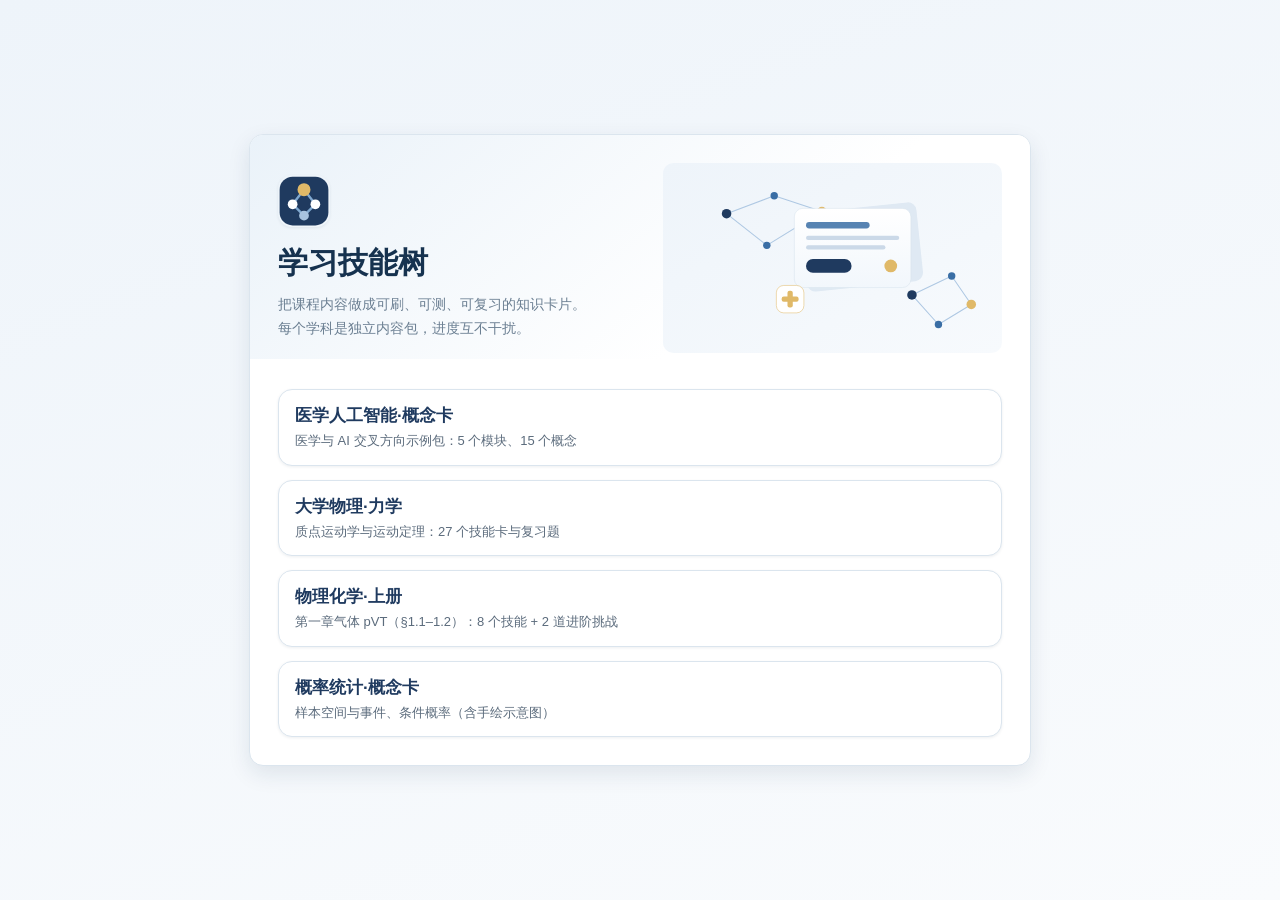
==== commit 12d93799: "美工升级：拆分CSS/JS、主题配色、首页插画与移动端适配" ====
--- a/index.html
+++ b/index.html
@@ -4,665 +4,20 @@
   <meta charset="UTF-8" />
   <meta name="viewport" content="width=device-width, initial-scale=1.0" />
   <title>学习技能树</title>
-  <style>
-    body {
-      font-family: "Microsoft YaHei", Arial, sans-serif;
-      max-width: 600px;
-      margin: 40px auto;
-      padding: 0 20px;
-      background-color: #f0f4f8;
-      color: #1f3a5f;
-    }
-    h1 {
-      font-size: 28px;
-    }
-
-    /* ---- 顶部进度 ---- */
-    .progress-card {
-      background: #ffffff;
-      border-radius: 10px;
-      padding: 14px 16px;
-      margin-top: 18px;
-      box-shadow: 0 2px 6px rgba(0, 0, 0, 0.08);
-    }
-    .progress-head {
-      display: flex;
-      align-items: center;
-      justify-content: space-between;
-      gap: 10px;
-      margin-bottom: 10px;
-    }
-    #progress-text {
-      margin: 0;
-      font-size: 14px;
-      color: #5b6b7c;
-    }
-    #reset-btn {
-      flex-shrink: 0;
-      padding: 4px 10px;
-      border: 1px solid #cbd5e1;
-      border-radius: 6px;
-      background: transparent;
-      color: #8a9aa8;
-      font-size: 12px;
-      cursor: pointer;
-    }
-    #reset-btn:hover {
-      border-color: #c44545;
-      color: #c44545;
-    }
-    #switch-pack-btn {
-      flex-shrink: 0;
-      padding: 4px 10px;
-      border: 1px solid #cbd5e1;
-      border-radius: 6px;
-      background: transparent;
-      color: #3a6ea5;
-      font-size: 12px;
-      cursor: pointer;
-    }
-    #switch-pack-btn:hover {
-      border-color: #3a6ea5;
-      background: #eef4fa;
-    }
-    .tools-link {
-      display: inline-block;
-      margin-top: 14px;
-      padding: 8px 16px;
-      border: 1px solid #e0b968;
-      border-radius: 10px;
-      background: #fffdf6;
-      color: #7a5b1f;
-      font-size: 14px;
-      text-decoration: none;
-    }
-    .tools-link:hover {
-      background: #fff7e6;
-    }
-    .progress-bar {
-      height: 8px;
-      border-radius: 4px;
-      background: #e2e8f0;
-      overflow: hidden;
-    }
-    #progress-fill {
-      height: 100%;
-      width: 0%;
-      background: #3a6ea5;
-      border-radius: 4px;
-      transition: width 0.4s ease;
-    }
-
-    .search-box {
-      box-sizing: border-box;
-      width: 100%;
-      margin-top: 16px;
-      padding: 10px 14px;
-      border: 1px solid #cbd5e1;
-      border-radius: 10px;
-      font-size: 15px;
-      font-family: inherit;
-      color: #1f3a5f;
-      background: #ffffff;
-    }
-    .search-box:focus {
-      outline: 2px solid #a7c3e0;
-      border-color: #3a6ea5;
-    }
-
-    /* ---- 内容包选择页 ---- */
-    #pack-screen {
-      position: fixed;
-      top: 0;
-      left: 0;
-      right: 0;
-      bottom: 0;
-      z-index: 100;
-      display: flex;
-      align-items: center;
-      justify-content: center;
-      padding: 20px;
-      background: #f0f4f8;
-    }
-    #pack-screen.hidden {
-      display: none;
-    }
-    .pack-box {
-      background: #ffffff;
-      border-radius: 14px;
-      max-width: 460px;
-      width: 100%;
-      padding: 28px;
-      box-shadow: 0 8px 24px rgba(0, 0, 0, 0.12);
-    }
-    #pack-list {
-      margin-top: 16px;
-      display: flex;
-      flex-direction: column;
-      gap: 12px;
-    }
-    .pack-item {
-      display: block;
-      width: 100%;
-      text-align: left;
-      padding: 14px 16px;
-      border: 1px solid #d8e2ec;
-      border-radius: 10px;
-      background: #ffffff;
-      cursor: pointer;
-    }
-    .pack-item:hover {
-      border-color: #3a6ea5;
-      background: #f4f8fc;
-    }
-    .pack-item:disabled {
-      cursor: not-allowed;
-      opacity: 0.65;
-      border-color: #d8e2ec;
-      background: #ffffff;
-    }
-    .pack-item strong {
-      display: block;
-      font-size: 17px;
-      color: #1f3a5f;
-      margin-bottom: 4px;
-    }
-    .pack-item span {
-      display: block;
-      font-size: 13px;
-      color: #5b6b7c;
-      line-height: 1.5;
-    }
-
-    .chapter-title {
-      margin: 32px 0 4px;
-      padding-left: 10px;
-      border-left: 4px solid #3a6ea5;
-      font-size: 22px;
-    }
-    .challenge-title {
-      margin: 26px 0 4px;
-      padding-left: 10px;
-      border-left: 4px solid #b9830f;
-      font-size: 18px;
-      color: #7a5b1f;
-    }
-    .skill-card.challenge-card {
-      border: 1px solid #ecd9ae;
-      background: #fffdf6;
-    }
-    .skill-card.challenge-card:hover {
-      background: #fff8e8;
-    }
-    .skill-card.challenge-card.done {
-      border: 1px solid #cfe3d5;
-      border-left: 4px solid #2e9e5b;
-      background: #f7fbf8;
-    }
-    .challenge-card h2 {
-      margin: 0 0 6px;
-      font-size: 20px;
-    }
-    .challenge-card p {
-      margin: 0;
-      color: #8a6d20;
-    }
-    .skill-card {
-      background: #ffffff;
-      border-radius: 10px;
-      padding: 16px 20px;
-      margin-top: 16px;
-      box-shadow: 0 2px 6px rgba(0, 0, 0, 0.08);
-      cursor: pointer; /* 鼠标放上去会变成小手，提示可以点击 */
-    }
-    .skill-card:hover {
-      background: #f8fafc;
-    }
-    .skill-card h2 {
-      margin: 0 0 6px;
-      font-size: 20px;
-    }
-    .skill-card p {
-      margin: 0;
-      color: #5b6b7c;
-    }
-    .match-snippet {
-      display: block;
-      margin-top: 8px;
-      font-size: 13px;
-      line-height: 1.6;
-      color: #5b6b7c;
-    }
-    .match-snippet mark {
-      background: #ffe9a8;
-      color: #1f3a5f;
-      border-radius: 3px;
-      padding: 0 2px;
-    }
-    .skill-card.done {
-      border-left: 4px solid #2e9e5b;
-    }
-    .done-badge {
-      margin-left: 6px;
-      color: #2e9e5b;
-      font-size: 15px;
-    }
-
-    /* ---- 详情弹窗 ---- */
-    .overlay {
-      position: fixed;
-      top: 0;
-      left: 0;
-      right: 0;
-      bottom: 0;
-      background: rgba(0, 0, 0, 0.45);
-      display: flex;
-      align-items: center;
-      justify-content: center;
-      padding: 20px;
-    }
-    .hidden {
-      display: none;
-    }
-    .detail-box {
-      position: relative;
-      background: #ffffff;
-      border-radius: 12px;
-      max-width: 520px;
-      width: 100%;
-      max-height: 80vh;
-      overflow-y: auto;
-      scrollbar-gutter: stable;
-      padding: 24px;
-      box-shadow: 0 8px 24px rgba(0, 0, 0, 0.2);
-    }
-    /* 刷卡模式：弹窗高度固定，导航条吸顶，避免卡片长短造成上下跳动 */
-    .detail-box.deck-active {
-      height: 80vh;
-      display: flex;
-      flex-direction: column;
-      overflow-y: auto;
-    }
-    .detail-box.deck-active .detail-body {
-      flex: 1;
-    }
-    .detail-box.deck-active .deck-header {
-      position: sticky;
-      top: 0;
-      z-index: 5;
-    }
-    .detail-box h2 {
-      padding-right: 30px; /* 给右上角的关闭按钮留出空间 */
-    }
-    #close-btn {
-      position: absolute;
-      top: 10px;
-      right: 16px;
-      border: none;
-      background: none;
-      font-size: 26px;
-      color: #8a9aa8;
-      cursor: pointer;
-    }
-    .detail-body {
-      max-width: 80%;
-      margin: 0 auto;
-    }
-    .deck-header {
-      display: flex;
-      align-items: center;
-      justify-content: center;
-      gap: 18px;
-      margin: 0 0 10px;
-      padding: 3px 10px;
-      background: #eef4fa;
-      border-radius: 8px;
-      font-size: 14px;
-      color: #3a6ea5;
-    }
-    .deck-header.hidden {
-      display: none;
-    }
-    .deck-nav-btn {
-      padding: 3px 10px;
-      border: 1px solid #cbd5e1;
-      border-radius: 6px;
-      background: #ffffff;
-      color: #1f3a5f;
-      font-size: 13px;
-      cursor: pointer;
-    }
-    .deck-title {
-      text-align: center;
-    }
-    .deck-nav-btn:disabled {
-      opacity: 0.45;
-      cursor: not-allowed;
-    }
-    .deck-start-btn {
-      display: inline-block;
-      margin: 8px 0 0;
-      padding: 6px 14px;
-      border: 1px solid #3a6ea5;
-      border-radius: 8px;
-      background: transparent;
-      color: #3a6ea5;
-      font-size: 13px;
-      cursor: pointer;
-    }
-    .deck-start-btn:hover {
-      background: #eef4fa;
-    }
-    .pack-review-btn {
-      display: block;
-      width: 100%;
-      margin-top: 14px;
-      padding: 10px;
-      border: 1px solid #2e9e5b;
-      border-radius: 10px;
-      background: #f2faf5;
-      color: #2e9e5b;
-      font-size: 14px;
-      cursor: pointer;
-    }
-    .pack-review-btn:hover {
-      background: #e2f4e9;
-    }
-    .pack-review-btn.hidden {
-      display: none;
-    }
-    .detail-box h3 {
-      margin: 18px 0 6px;
-      font-size: 16px;
-    }
-    .detail-section {
-      margin-top: 14px;
-      padding: 12px 14px;
-      background: #f7fafd;
-      border-radius: 10px;
-    }
-    .detail-section h4 {
-      margin: 0 0 6px;
-      font-size: 15px;
-      color: #1f3a5f;
-    }
-    .detail-section p {
-      font-size: 14px;
-    }
-    .detail-section ul {
-      margin: 6px 0 0;
-      padding-left: 18px;
-      color: #5b6b7c;
-      font-size: 14px;
-      line-height: 1.8;
-    }
-    .detail-box p {
-      margin: 0;
-      color: #5b6b7c;
-      line-height: 1.7;
-    }
-    #detail-exp {
-      margin-top: 4px;
-      font-size: 14px;
-    }
-    #detail-question {
-      font-size: 15px;
-    }
-
-    .primary-btn {
-      display: block;
-      margin-top: 18px;
-      padding: 10px 24px;
-      border: none;
-      border-radius: 8px;
-      background: #1f3a5f;
-      color: #ffffff;
-      font-size: 15px;
-      cursor: pointer;
-    }
-    .ghost-btn {
-      margin-top: 12px;
-      padding: 8px 16px;
-      border: 1px solid #1f3a5f;
-      border-radius: 8px;
-      background: transparent;
-      color: #1f3a5f;
-      font-size: 14px;
-      cursor: pointer;
-    }
-    .link-btn {
-      display: block;
-      margin-top: 16px;
-      padding: 0;
-      border: none;
-      background: none;
-      color: #3a6ea5;
-      font-size: 14px;
-      text-decoration: underline;
-      cursor: pointer;
-    }
-
-    #answer-input,
-    #review-input {
-      box-sizing: border-box;
-      width: 100%;
-      margin-top: 10px;
-      padding: 10px 12px;
-      border: 1px solid #cbd5e1;
-      border-radius: 8px;
-      font-size: 15px;
-      font-family: inherit;
-      color: #1f3a5f;
-    }
-    #answer-input:focus,
-    #review-input:focus {
-      outline: 2px solid #a7c3e0;
-      border-color: #3a6ea5;
-    }
-    #feedback,
-    #review-feedback {
-      margin-top: 12px;
-      font-size: 15px;
-      font-weight: bold;
-    }
-    .feedback-ok {
-      color: #2e9e5b;
-    }
-    .feedback-err {
-      color: #c44545;
-    }
-    .small-muted {
-      margin-top: 8px;
-      font-size: 13px;
-      color: #8a9aa8;
-    }
-    #answer-reveal {
-      margin-top: 14px;
-      padding: 12px 14px;
-      background: #f4f7fa;
-      border-radius: 8px;
-    }
-    #answer-reveal p {
-      font-size: 14px;
-    }
-    #detail-answer {
-      color: #1f3a5f;
-    }
-
-    /* ---- 复习抽检 ---- */
-    .review-banner {
-      display: flex;
-      align-items: center;
-      justify-content: space-between;
-      gap: 10px;
-      margin-top: 16px;
-      padding: 12px 16px;
-      border-radius: 10px;
-      background: #fff7e6;
-      border: 1px solid #f0c36d;
-    }
-    .review-banner p {
-      margin: 0;
-      color: #7a5b1f;
-      font-size: 14px;
-      line-height: 1.5;
-    }
-    #review-banner.hidden {
-      display: none;
-    }
-    #review-banner-btn {
-      flex-shrink: 0;
-      padding: 6px 14px;
-      border: none;
-      border-radius: 8px;
-      background: #b9830f;
-      color: #ffffff;
-      font-size: 13px;
-      cursor: pointer;
-    }
-
-    /* ---- 碎片式答题与小键盘 ---- */
-    .answer-builder {
-      display: flex;
-      flex-wrap: wrap;
-      align-items: center;
-      justify-content: center;
-      gap: 8px;
-      margin-top: 14px;
-      font-size: 18px;
-      line-height: 2;
-    }
-    .num-field {
-      box-sizing: border-box;
-      width: 76px;
-      padding: 6px 8px;
-      border: 1px solid #cbd5e1;
-      border-radius: 8px;
-      font-size: 17px;
-      text-align: center;
-      font-family: inherit;
-      color: #1f3a5f;
-      background: #ffffff;
-    }
-    .num-field.active,
-    .num-field:focus {
-      outline: 2px solid #a7c3e0;
-      border-color: #3a6ea5;
-    }
-    .builder-break {
-      flex-basis: 100%;
-      height: 0;
-    }
-    .choice-group {
-      display: inline-flex;
-      gap: 6px;
-    }
-    .choice-chip {
-      padding: 7px 12px;
-      border: 1px solid #cbd5e1;
-      border-radius: 8px;
-      background: #ffffff;
-      color: #1f3a5f;
-      font-size: 16px;
-      cursor: pointer;
-    }
-    .choice-chip:hover {
-      background: #e2ebf4;
-    }
-    .choice-chip.selected {
-      background: #1f3a5f;
-      border-color: #1f3a5f;
-      color: #ffffff;
-    }
-    .figure {
-      max-width: 100%;
-      margin: 12px auto;
-      display: block;
-      border-radius: 10px;
-    }
-    .figure.hidden {
-      display: none;
-    }
-    .figure.clickable {
-      cursor: zoom-in;
-    }
-    #concept-figure {
-      width: 33%;
-      height: auto;
-      margin: 0 auto 12px;
-    }
-
-    /* ---- 图片预览（点击放大） ---- */
-    .image-preview {
-      position: fixed;
-      top: 0;
-      left: 0;
-      right: 0;
-      bottom: 0;
-      z-index: 200;
-      display: flex;
-      align-items: center;
-      justify-content: center;
-      background: rgba(0, 0, 0, 0.72);
-      cursor: zoom-out;
-    }
-    .image-preview.hidden {
-      display: none;
-    }
-    .image-preview img {
-      max-width: 92vw;
-      max-height: 88vh;
-      border-radius: 8px;
-      background: #ffffff;
-      box-shadow: 0 8px 30px rgba(0, 0, 0, 0.35);
-    }
-    .keypad {
-      display: grid;
-      grid-template-columns: repeat(3, 64px);
-      gap: 8px;
-      justify-content: center;
-      margin-top: 14px;
-      padding: 12px;
-      background: #eef3f8;
-      border-radius: 12px;
-    }
-    .keypad.hidden {
-      display: none;
-    }
-    .keypad button {
-      height: 42px;
-      border: 1px solid #cbd5e1;
-      border-radius: 8px;
-      background: #ffffff;
-      color: #1f3a5f;
-      font-size: 17px;
-      cursor: pointer;
-    }
-    .keypad button:hover {
-      background: #e2ebf4;
-    }
-    .keypad button.key-func {
-      background: #e6edf5;
-      color: #3a6ea5;
-      font-size: 15px;
-    }
-    .keypad button.key-wide {
-      grid-column: span 3;
-    }
-    /* 隐藏规则必须压过按钮自己的 display 样式 */
-    .primary-btn.hidden,
-    .ghost-btn.hidden,
-    .link-btn.hidden {
-      display: none;
-    }
-  </style>
+  <link rel="stylesheet" href="styles.css" />
 </head>
 <body>
   <!-- 内容包选择页（有多个内容包时供选择，平时只有一个会自动进入） -->
   <div id="pack-screen">
     <div class="pack-box">
-      <h1>选择学习内容包</h1>
-      <p class="small-muted">每个学科/教材是一个独立内容包，互不干扰。</p>
+      <div class="pack-hero">
+        <div class="pack-hero-copy">
+          <img class="pack-logo" src="assets/logo.svg" alt="学习技能树标志" />
+          <h1>学习技能树</h1>
+          <p class="small-muted">把课程内容做成可刷、可测、可复习的知识卡片。<br />每个学科是独立内容包，进度互不干扰。</p>
+        </div>
+        <img class="pack-hero-art" src="assets/hero.svg" alt="学习卡片与知识网络插画" />
+      </div>
       <div id="pack-list"></div>
     </div>
   </div>
@@ -824,1187 +179,6 @@
     <img id="image-preview-img" alt="放大预览" />
   </div>
 
-  <script>
-    // ===== 进度存取（localStorage：存在浏览器本地） =====
-    const PROGRESS_PREFIX = "skill-tree-progress";
-    const LAST_PACK_KEY = "skill-tree-last-pack";
-    const LEGACY_PHYSICS_KEY = "skill-tree-progress-v1"; // 旧版单一进度的备份键
-
-    let allSkills = []; // 拍平后的所有技能，方便统计
-    let totalExp = 0;
-    let completedNames = new Set(); // 已掌握的技能名
-    let currentExp = 0;             // 当前总经验
-    let currentSkill = null;        // 正在查看/答题的技能
-    let skillData = null;           // 从内容包文件读到的完整数据
-    let pendingReview = null;       // 待完成的抽检：{ skillName, deducted }
-    let reviewsPassed = 0;          // 已经通过的抽检次数
-    let reviewedNames = [];         // 最近复习过的技能队列（末尾最新）
-    let bonusExp = 0;               // 进阶挑战额外经验
-    let completedChallenges = new Set(); // 已完成的进阶挑战 key
-    let currentChallengeKey = null; // 当前打开的进阶挑战 key
-    let deckMode = false;           // 是否处于“刷卡学习”模式
-    let deckItems = [];             // 当前刷卡队列
-    let deckIndex = 0;              // 当前刷卡位置
-    let currentPackId = null;       // 当前内容包 id
-    let currentProgressKey = null;  // 当前内容包对应的 localStorage 键
-    let packList = [];              // content/index.json 里的内容包清单
-    let searchText = "";            // 当前搜索关键词
-    let builderFields = [];         // 碎片式答题生成的数字输入框
-    let builderChoices = [];        // 碎片式答题生成的符号选择组
-    let reviewFields = [];          // 复习弹窗里的碎片数字输入框
-    let reviewChoices = [];         // 复习弹窗里的碎片符号选择组
-    let activeNumField = null;      // 当前被选中的数字框（小键盘往这里输入）
-    let schemaAttemptsLeft = 3;     // 碎片式答题每次打开的尝试次数
-    let schemaBlocked = false;      // 次数用完后是否禁止继续提交
-
-    function progressKey(packId) {
-      return PROGRESS_PREFIX + "." + packId;
-    }
-
-    // 把进度状态恢复到“什么都没有”的初始值
-    function resetProgressState() {
-      completedNames = new Set();
-      currentExp = 0;
-      pendingReview = null;
-      reviewsPassed = 0;
-      reviewedNames = [];
-      bonusExp = 0;
-      completedChallenges = new Set();
-      currentChallengeKey = null;
-      deckMode = false;
-      deckItems = [];
-      deckIndex = 0;
-    }
-
-    // 从某个内容包自己的存储键读取进度
-    function loadProgressFromKey(key) {
-      resetProgressState();
-      try {
-        const saved = JSON.parse(localStorage.getItem(key));
-        if (saved) {
-          completedNames = new Set(saved.completed || []);
-          currentExp = Number(saved.exp) || 0;
-          reviewsPassed = Number(saved.reviewsPassed) || 0;
-          pendingReview = saved.review || null;
-          reviewedNames = Array.isArray(saved.reviewed) ? saved.reviewed : [];
-          bonusExp = Number(saved.bonusExp) || 0;
-          completedChallenges = new Set(saved.challengeCompleted || []);
-        }
-      } catch (error) {
-        // 保存的数据坏了就当作没有进度，不影响使用
-      }
-    }
-
-    function saveProgress() {
-      if (!currentProgressKey) return;
-      localStorage.setItem(
-        currentProgressKey,
-        JSON.stringify({
-          completed: [...completedNames],
-          exp: currentExp,
-          reviewsPassed: reviewsPassed,
-          review: pendingReview,
-          reviewed: reviewedNames,
-          bonusExp: bonusExp,
-          challengeCompleted: [...completedChallenges]
-        })
-      );
-    }
-
-    // 把旧版“单一进度”迁移成 physics 内容包的进度（只做一次）
-    function migrateLegacyPhysicsProgress() {
-      const newKey = progressKey("physics");
-      const legacy = localStorage.getItem(LEGACY_PHYSICS_KEY);
-      if (legacy && !localStorage.getItem(newKey)) {
-        localStorage.setItem(newKey, legacy);
-        localStorage.removeItem(LEGACY_PHYSICS_KEY);
-      }
-    }
-
-    // ===== 内容包选择与加载 =====
-    function renderPackList() {
-      const box = document.getElementById("pack-list");
-      box.innerHTML = "";
-
-      if (packList.length === 0) {
-        const p = document.createElement("p");
-        p.textContent = "还没有可用的内容包，请检查 content/index.json。";
-        box.appendChild(p);
-        return;
-      }
-
-      packList.forEach(pack => {
-        const button = document.createElement("button");
-        button.className = "pack-item";
-        if (pack.status === "building") {
-          button.disabled = true;
-        }
-        const name = document.createElement("strong");
-        name.textContent = pack.name;
-        const desc = document.createElement("span");
-        desc.textContent = pack.description || "";
-        button.appendChild(name);
-        button.appendChild(desc);
-        button.addEventListener("click", () => choosePack(pack));
-        box.appendChild(button);
-      });
-    }
-
-    function showPackPicker() {
-      renderPackList();
-      document.getElementById("pack-screen").classList.remove("hidden");
-    }
-
-    function choosePack(pack) {
-      // 切换前先关掉可能开着的弹窗
-      hideDetail();
-      closeReview();
-
-      currentPackId = pack.id;
-      currentProgressKey = progressKey(pack.id);
-
-      if (pack.id === "physics") {
-        migrateLegacyPhysicsProgress();
-      }
-      loadProgressFromKey(currentProgressKey);
-      localStorage.setItem(LAST_PACK_KEY, pack.id);
-
-      // 切换内容包时清空搜索框
-      searchText = "";
-      document.getElementById("search-input").value = "";
-      document.getElementById("app-title").textContent = pack.name || "学习技能树";
-      document.getElementById("pack-screen").classList.add("hidden");
-
-      fetch(pack.file)
-        .then(response => {
-          if (!response.ok) throw new Error("找不到文件 " + pack.file);
-          return response.json();
-        })
-        .then(data => {
-          skillData = data;
-
-          // 把所有技能拍平成一份清单，方便统计进度
-          allSkills = [];
-          data.chapters.forEach(chapter => {
-            chapter.skills.forEach(skill => {
-              allSkills.push(skill);
-            });
-          });
-          totalExp = allSkills.reduce((sum, skill) => sum + skill.exp, 0);
-
-          renderSkillTree(data);
-          updateProgress();
-          updateReviewBanner();
-        })
-        .catch(error => {
-          document.getElementById("pack-screen").classList.remove("hidden");
-          alert("内容包加载失败：" + error.message);
-        });
-    }
-
-    // ===== 生成技能列表 =====
-    function escapeRegExp(text) {
-      return text.replace(/[.*+?^${}()|[\]\\]/g, "\\$&");
-    }
-
-    // 搜索结果里：把“命中关键词”的原文片段加到卡片下方，并高亮
-    function appendSnippetToCard(card, skill, keyword) {
-      let source = null;
-      if (skill.name.toLowerCase().includes(keyword)) return; // 名字命中时无需说明
-      if (skill.concept.toLowerCase().includes(keyword)) {
-        source = skill.concept;
-      } else if (skill.question.toLowerCase().includes(keyword)) {
-        source = skill.question;
-      } else {
-        return;
-      }
-
-      const snippet = document.createElement("span");
-      snippet.className = "match-snippet";
-      snippet.appendChild(document.createTextNode("相关原文："));
-
-      const lower = source.toLowerCase();
-      const at = lower.indexOf(keyword);
-      const start = Math.max(0, at - 24);
-      const end = Math.min(source.length, at + keyword.length + 24);
-      if (start > 0) snippet.appendChild(document.createTextNode("…"));
-
-      const slice = source.slice(start, end);
-      const pattern = new RegExp(escapeRegExp(keyword), "gi");
-      let lastIndex = 0;
-      let match;
-      while ((match = pattern.exec(slice)) !== null) {
-        snippet.appendChild(document.createTextNode(slice.slice(lastIndex, match.index)));
-        const mark = document.createElement("mark");
-        mark.textContent = match[0];
-        snippet.appendChild(mark);
-        lastIndex = match.index + match[0].length;
-        if (match.index === pattern.lastIndex) pattern.lastIndex += 1;
-      }
-      snippet.appendChild(document.createTextNode(slice.slice(lastIndex)));
-
-      if (end < source.length) snippet.appendChild(document.createTextNode("…"));
-      card.appendChild(snippet);
-    }
-
-    function appendSkillCard(list, skill, keyword) {
-      const done = completedNames.has(skill.name);
-      const card = document.createElement("div");
-      card.className = "skill-card" + (done ? " done" : "");
-      const badge = done ? '<span class="done-badge">✓ 已掌握</span>' : "";
-      card.innerHTML = `<h2>${skill.name}${badge}</h2><p>经验值：${skill.exp}</p>`;
-      if (keyword) appendSnippetToCard(card, skill, keyword);
-      card.addEventListener("click", () => {
-        deckMode = false;
-        showDetail(skill);
-      });
-      list.appendChild(card);
-    }
-
-    function challengeKeyFor(chapterTitle, challengeName) {
-      return chapterTitle + "::" + challengeName;
-    }
-
-    function appendChallengeCard(list, challenge, chapterTitle) {
-      const key = challengeKeyFor(chapterTitle, challenge.name);
-      const done = completedChallenges.has(key);
-      const card = document.createElement("div");
-      card.className = "skill-card challenge-card" + (done ? " done" : "");
-      const badge = done ? '<span class="done-badge">✓ 已完成</span>' : "";
-      card.innerHTML = `<h2>${challenge.name}${badge}</h2><p>进阶经验：${challenge.exp}</p>`;
-      card.addEventListener("click", () => {
-        deckMode = false;
-        showDetail(challenge, true, chapterTitle);
-      });
-      list.appendChild(card);
-    }
-
-    // 给搜索匹配打分：名字直接命中 > 题目里出现 > 概念里提到
-    function skillMatchScore(skill, keyword) {
-      if (!keyword) return 0;
-      const name = skill.name.toLowerCase();
-      const question = skill.question.toLowerCase();
-      const concept = skill.concept.toLowerCase();
-
-      let score = 0;
-      if (name === keyword) score += 100;
-      else if (name.includes(keyword)) score += 50;
-      if (question.includes(keyword)) score += 10;
-      if (concept.includes(keyword)) score += 1;
-      return score;
-    }
-
-    function renderSkillTree(data) {
-      const list = document.getElementById("skill-list");
-      list.innerHTML = "";
-
-      const keyword = searchText.trim().toLowerCase();
-      let shownCount = 0;
-
-      if (keyword === "") {
-        // 无搜索时：按章节分组展示
-        data.chapters.forEach(chapter => {
-          const title = document.createElement("h2");
-          title.className = "chapter-title";
-          title.textContent = chapter.title;
-          list.appendChild(title);
-
-          if (chapter.skills && chapter.skills.length > 0) {
-            const deckButton = document.createElement("button");
-            deckButton.className = "deck-start-btn";
-            deckButton.textContent = `▶ 开始学习本章（${chapter.skills.length} 张）`;
-            deckButton.addEventListener("click", () => startDeck(chapter));
-            list.appendChild(deckButton);
-          }
-
-          chapter.skills.forEach(skill => {
-            appendSkillCard(list, skill);
-            shownCount += 1;
-          });
-
-          const challenges = Array.isArray(chapter.challenges) ? chapter.challenges : [];
-          if (challenges.length > 0) {
-            const challengeHeading = document.createElement("h3");
-            challengeHeading.className = "challenge-title";
-            challengeHeading.textContent = "⚡ 进阶挑战（可选）";
-            list.appendChild(challengeHeading);
-            challenges.forEach(challenge => {
-              appendChallengeCard(list, challenge, chapter.title);
-              shownCount += 1;
-            });
-          }
-        });
-      } else {
-        // 搜索时：跨章节汇总，先按“名称相关/内容提及”分组，组内再排序
-        const matches = [];
-        data.chapters.forEach(chapter => {
-          chapter.skills.forEach(skill => {
-            const score = skillMatchScore(skill, keyword);
-            if (score > 0) {
-              matches.push({ skill, score });
-            }
-          });
-        });
-
-        const nameHits = matches
-          .filter(item => item.score >= 50)
-          .sort((a, b) => {
-            const aName = a.skill.name.toLowerCase();
-            const bName = b.skill.name.toLowerCase();
-            const aRank = aName === keyword ? 0 : aName.startsWith(keyword) ? 1 : 2;
-            const bRank = bName === keyword ? 0 : bName.startsWith(keyword) ? 1 : 2;
-            if (aRank !== bRank) return aRank - bRank;
-            return 0;
-          });
-        const contentHits = matches
-          .filter(item => item.score < 50)
-          .sort((a, b) => b.score - a.score);
-
-        if (nameHits.length > 0) {
-          const title = document.createElement("h2");
-          title.className = "chapter-title";
-          title.textContent = `名称相关（${nameHits.length}）`;
-          list.appendChild(title);
-        }
-        nameHits.forEach(item => {
-          appendSkillCard(list, item.skill, keyword);
-          shownCount += 1;
-        });
-
-        if (contentHits.length > 0) {
-          const title = document.createElement("h2");
-          title.className = "chapter-title";
-          title.textContent = `内容提及（${contentHits.length}）`;
-          list.appendChild(title);
-        }
-        contentHits.forEach(item => {
-          appendSkillCard(list, item.skill, keyword);
-          shownCount += 1;
-        });
-      }
-
-      if (shownCount === 0) {
-        const empty = document.createElement("p");
-        empty.className = "small-muted";
-        empty.textContent = keyword === ""
-          ? "这个内容包还没有技能。"
-          : `没有找到与“${searchText.trim()}”相关的技能。`;
-        list.appendChild(empty);
-      }
-
-      updatePackReviewButton();
-    }
-
-    function updateProgress() {
-      const doneCount = allSkills.filter(skill => completedNames.has(skill.name)).length;
-      let text = `已完成 ${doneCount} / ${allSkills.length} · 当前经验 ${currentExp} / ${totalExp}`;
-
-      // 进阶挑战统计（只统计，不混入主线）
-      if (skillData) {
-        let challengeTotal = 0;
-        let challengeDone = 0;
-        skillData.chapters.forEach(chapter => {
-          (chapter.challenges || []).forEach(challenge => {
-            challengeTotal += 1;
-            const key = challengeKeyFor(chapter.title, challenge.name);
-            if (completedChallenges.has(key)) challengeDone += 1;
-          });
-        });
-        if (challengeTotal > 0) {
-          text += ` · 进阶 ${challengeDone}/${challengeTotal} · 附加 +${bonusExp}`;
-        }
-      }
-
-      document.getElementById("progress-text").textContent = text;
-
-      const percent = totalExp > 0 ? Math.min(100, (currentExp / totalExp) * 100) : 0;
-      document.getElementById("progress-fill").style.width = percent + "%";
-    }
-
-    // ===== 详情弹窗的两个步骤 =====
-    function renderDetailSections(skill) {
-      const container = document.getElementById("detail-sections");
-      container.innerHTML = "";
-
-      const sections = Array.isArray(skill.sections) ? skill.sections : [];
-      sections.forEach(section => {
-        const box = document.createElement("div");
-        box.className = "detail-section";
-
-        const heading = document.createElement("h4");
-        heading.textContent = section.heading;
-        box.appendChild(heading);
-
-        if (section.body) {
-          const p = document.createElement("p");
-          p.textContent = section.body;
-          box.appendChild(p);
-        }
-        if (Array.isArray(section.points)) {
-          const ul = document.createElement("ul");
-          section.points.forEach(point => {
-            const li = document.createElement("li");
-            li.textContent = point;
-            ul.appendChild(li);
-          });
-          box.appendChild(ul);
-        }
-        container.appendChild(box);
-      });
-    }
-
-    function updateDeckHeader() {
-      const header = document.getElementById("deck-header");
-      if (!deckMode || deckItems.length <= 1) {
-        header.classList.add("hidden");
-        return;
-      }
-      header.classList.remove("hidden");
-      document.getElementById("deck-progress").textContent =
-        `第 ${deckIndex + 1} / ${deckItems.length} 张`;
-      document.getElementById("deck-prev-btn").disabled = deckIndex <= 0;
-      document.getElementById("deck-next-btn").disabled = deckIndex >= deckItems.length - 1;
-    }
-
-    function startDeck(chapter) {
-      if (!chapter.skills || chapter.skills.length === 0) return;
-      deckItems = chapter.skills.slice();
-      deckIndex = 0;
-      deckMode = true;
-      showDetail(deckItems[0]);
-    }
-
-    function deckGo(delta) {
-      const next = deckIndex + delta;
-      if (next < 0 || next >= deckItems.length) return;
-      deckIndex = next;
-      showDetail(deckItems[next]);
-    }
-
-    function exitDeck() {
-      deckMode = false;
-      deckItems = [];
-      deckIndex = 0;
-      hideDetail();
-    }
-
-    function updatePackReviewButton() {
-      const button = document.getElementById("pack-review-btn");
-      const masteredCount = allSkills.filter(skill => completedNames.has(skill.name)).length;
-      if (masteredCount > 0 && skillData) {
-        button.textContent = `▶ 复习本包已掌握技能（${masteredCount} 张）`;
-        button.classList.remove("hidden");
-      } else {
-        button.classList.add("hidden");
-      }
-    }
-
-    function startPackDeck() {
-      const pool = allSkills.filter(skill => completedNames.has(skill.name));
-      if (pool.length === 0) {
-        alert("还没有已掌握的技能，先完成几张卡再来复习吧。");
-        return;
-      }
-      deckItems = pool;
-      deckIndex = 0;
-      deckMode = true;
-      showDetail(deckItems[0]);
-    }
-
-    function showDetail(skill, isChallenge, chapterTitle) {
-      currentSkill = skill;
-      currentChallengeKey = isChallenge && chapterTitle
-        ? challengeKeyFor(chapterTitle, skill.name)
-        : null;
-
-      document.getElementById("detail-name").textContent = skill.name;
-      if (currentChallengeKey) {
-        document.getElementById("detail-exp").textContent = completedChallenges.has(currentChallengeKey)
-          ? `进阶经验：${skill.exp}（已完成 ✓）`
-          : `进阶经验：${skill.exp}（挑战成功可获得）`;
-      } else {
-        document.getElementById("detail-exp").textContent = completedNames.has(skill.name)
-          ? `经验值：${skill.exp}（已掌握 ✓）`
-          : `经验值：${skill.exp}（答对可获得）`;
-      }
-      document.getElementById("detail-concept").textContent = skill.concept;
-      document.getElementById("detail-question").textContent = skill.question;
-      renderDetailSections(skill);
-
-      // 可选示意图：数据里配了 conceptFigure / questionFigure 才显示
-      const conceptFigure = document.getElementById("concept-figure");
-      if (skill.conceptFigure) {
-        conceptFigure.src = skill.conceptFigure;
-        conceptFigure.classList.remove("hidden");
-      } else {
-        conceptFigure.removeAttribute("src");
-        conceptFigure.classList.add("hidden");
-      }
-      const questionFigure = document.getElementById("question-figure");
-      if (skill.questionFigure) {
-        questionFigure.src = skill.questionFigure;
-        questionFigure.classList.remove("hidden");
-      } else {
-        questionFigure.removeAttribute("src");
-        questionFigure.classList.add("hidden");
-      }
-
-      // 每次打开都回到第 1 步（概念），并清空上次的答题状态
-      document.getElementById("concept-step").classList.remove("hidden");
-      document.getElementById("quiz-step").classList.add("hidden");
-      document.getElementById("answer-input").value = "";
-      document.getElementById("answer-builder").innerHTML = "";
-      builderFields = [];
-      builderChoices = [];
-      activeNumField = null;
-      schemaAttemptsLeft = 3;
-      schemaBlocked = false;
-      setFeedback("", "");
-      document.getElementById("show-answer-btn").classList.add("hidden");
-      document.getElementById("answer-reveal").classList.add("hidden");
-
-      updateDeckHeader();
-      document.getElementById("detail-name").classList.toggle("deck-title", deckMode);
-      document
-        .querySelector("#detail-overlay .detail-box")
-        .classList.toggle("deck-active", deckMode);
-      if (deckMode) {
-        const isLast = deckIndex >= deckItems.length - 1;
-        document.getElementById("quiz-done-btn").textContent = isLast ? "完成本章" : "下一张 →";
-      } else {
-        document.getElementById("quiz-done-btn").textContent = "完成";
-      }
-      document.getElementById("detail-overlay").classList.remove("hidden");
-    }
-
-    function hideDetail() {
-      document.getElementById("detail-overlay").classList.add("hidden");
-      currentSkill = null;
-      currentChallengeKey = null;
-    }
-
-    function showQuizStep() {
-      document.getElementById("concept-step").classList.add("hidden");
-      document.getElementById("quiz-step").classList.remove("hidden");
-
-      const schema = currentSkill.answerSchema;
-      const useBuilder = Array.isArray(schema) && schema.length > 0;
-      const hasNumberFields = useBuilder && schema.some(part => part.type === "number");
-
-      document.getElementById("builder-answer-area").classList.toggle("hidden", !useBuilder);
-      document.getElementById("text-answer-area").classList.toggle("hidden", useBuilder);
-      document.getElementById("answer-keypad").classList.toggle("hidden", !hasNumberFields);
-
-      if (useBuilder) {
-        schemaAttemptsLeft = 3;
-        schemaBlocked = false;
-        renderAnswerBuilder(schema);
-        document.getElementById("submit-btn").classList.remove("hidden");
-        document.getElementById("quiz-done-btn").classList.add("hidden");
-        if (builderFields[0]) {
-          setActiveNumField(builderFields[0]);
-          builderFields[0].focus();
-        }
-      } else {
-        document.getElementById("submit-btn").classList.remove("hidden");
-        document.getElementById("quiz-done-btn").classList.add("hidden");
-        document.getElementById("answer-input").focus();
-      }
-    }
-
-    function showConceptStep() {
-      document.getElementById("quiz-step").classList.add("hidden");
-      document.getElementById("concept-step").classList.remove("hidden");
-    }
-
-    function setFeedback(text, kind) {
-      const el = document.getElementById("feedback");
-      el.textContent = text;
-      el.className = kind === "ok" ? "feedback-ok" : kind === "err" ? "feedback-err" : "";
-    }
-
-    // ===== 碎片式答题（answerSchema） =====
-    function setActiveNumField(field) {
-      if (activeNumField) activeNumField.classList.remove("active");
-      activeNumField = field;
-      if (activeNumField) activeNumField.classList.add("active");
-    }
-
-    function buildAnswerUI(schema, container, submitHandler) {
-      container.innerHTML = "";
-      const fields = [];
-      const choices = [];
-
-      schema.forEach(part => {
-        if (part.type === "label") {
-          const span = document.createElement("span");
-          span.className = "builder-label";
-          span.textContent = part.text;
-          container.appendChild(span);
-        } else if (part.type === "break") {
-          const br = document.createElement("span");
-          br.className = "builder-break";
-          container.appendChild(br);
-        } else if (part.type === "number") {
-          const input = document.createElement("input");
-          input.className = "num-field";
-          input.type = "text";
-          input.inputMode = "decimal";
-          input.placeholder = "?";
-          input.autocomplete = "off";
-          input.dataset.expected = String(part.expected);
-
-          // 只允许出现数字、小数点、减号和科学计数法 e/E
-          input.addEventListener("input", () => {
-            input.value = input.value.replace(/[^0-9.eE\-]/g, "");
-          });
-          input.addEventListener("focus", () => setActiveNumField(input));
-          input.addEventListener("keydown", event => {
-            if (event.key === "Enter" && submitHandler) submitHandler();
-          });
-
-          fields.push(input);
-          container.appendChild(input);
-        } else if (part.type === "choice") {
-          const group = document.createElement("span");
-          group.className = "choice-group";
-          group.dataset.expected = part.expected;
-
-          // 每次打开都随机排列选项，避免记住位置
-          const shuffled = [...part.options];
-          for (let i = shuffled.length - 1; i > 0; i--) {
-            const j = Math.floor(Math.random() * (i + 1));
-            [shuffled[i], shuffled[j]] = [shuffled[j], shuffled[i]];
-          }
-
-          shuffled.forEach(option => {
-            const chip = document.createElement("button");
-            chip.type = "button";
-            chip.className = "choice-chip";
-            chip.textContent = option;
-            chip.addEventListener("click", () => {
-              group.querySelectorAll(".choice-chip").forEach(item => {
-                item.classList.remove("selected");
-              });
-              chip.classList.add("selected");
-              group.dataset.selected = option;
-            });
-            group.appendChild(chip);
-          });
-
-          choices.push(group);
-          container.appendChild(group);
-        }
-      });
-
-      return { fields, choices };
-    }
-
-    function renderAnswerBuilder(schema) {
-      const result = buildAnswerUI(
-        schema,
-        document.getElementById("answer-builder"),
-        handleSubmit
-      );
-      builderFields = result.fields;
-      builderChoices = result.choices;
-    }
-
-    function handleKeypad(key) {
-      if (!activeNumField) {
-        setFeedback("请先点击或选中一个要填的空格。", "err");
-        return;
-      }
-
-      let value = activeNumField.value;
-
-      if (key === "clear") {
-        value = "";
-      } else if (key === "minus") {
-        // 减号：在正负之间切换
-        value = value.startsWith("-") ? value.slice(1) : "-" + value;
-      } else if (key === ".") {
-        if (!value.includes(".")) {
-          value = value === "" || value === "-" ? value + "0." : value + ".";
-        }
-      } else {
-        value += key;
-      }
-
-      activeNumField.value = value;
-    }
-
-    function numbersCloseEnough(got, expected) {
-      if (Number.isNaN(got) || Number.isNaN(expected)) return false;
-      // 允许 2% 的相对误差；对接近 0 的数给 0.05 的绝对误差
-      const tolerance = Math.max(Math.abs(expected) * 0.02, 0.05);
-      return Math.abs(got - expected) <= tolerance;
-    }
-
-    function handleSchemaSubmit() {
-      if (schemaBlocked) {
-        setFeedback("这次打开的 3 次机会已经用完，请返回概念再读一遍后重新挑战。", "err");
-        return;
-      }
-
-      const blankCount = builderFields.filter(field => field.value.trim() === "").length;
-      if (blankCount > 0) {
-        setFeedback(`还有 ${blankCount} 个空格没填，先点空格，再用小键盘或键盘输入数字。`, "err");
-        return;
-      }
-
-      const unselectedCount = builderChoices.filter(group => !group.dataset.selected).length;
-      if (unselectedCount > 0) {
-        setFeedback(`还有 ${unselectedCount} 组符号碎片没选，点一下正确的符号。`, "err");
-        return;
-      }
-
-      const allCorrect = builderFields.every(field => {
-        const got = parseFloat(field.value);
-        const expected = parseFloat(field.dataset.expected);
-        return numbersCloseEnough(got, expected);
-      }) && builderChoices.every(group => group.dataset.selected === group.dataset.expected);
-
-      if (allCorrect) {
-        markAnswerCorrect();
-      } else {
-        schemaAttemptsLeft -= 1;
-        if (schemaAttemptsLeft <= 0) {
-          schemaBlocked = true;
-          setFeedback("3 次机会用完了。请返回概念再读一遍，重新打开这道题后再挑战。", "err");
-        } else {
-          setFeedback(
-            `结果不对，还有 ${schemaAttemptsLeft} 次机会。再检查一下每个空格。`,
-            "err"
-          );
-        }
-      }
-    }
-
-    // 答对后统一处理：加经验、更新页面、触发复习抽检
-    function markAnswerCorrect() {
-      if (currentChallengeKey) {
-        if (completedChallenges.has(currentChallengeKey)) {
-          setFeedback("回答正确！这个挑战你已完成，练习不再重复加分。", "ok");
-        } else {
-          completedChallenges.add(currentChallengeKey);
-          bonusExp += currentSkill.exp;
-          saveProgress();
-          setFeedback(`挑战成功！获得附加经验 ${currentSkill.exp} ⚡`, "ok");
-          renderSkillTree(skillData);
-          updateProgress();
-        }
-      } else if (completedNames.has(currentSkill.name)) {
-        setFeedback("回答正确！这个技能你已掌握，练习不再重复加分。", "ok");
-      } else {
-        completedNames.add(currentSkill.name);
-        currentExp += currentSkill.exp;
-        saveProgress();
-        setFeedback(`回答正确！获得 ${currentSkill.exp} 经验 🎉`, "ok");
-        renderSkillTree(skillData);
-        updateProgress();
-
-        // 每完成 3 个技能触发一次复习抽检（如果上一次抽检还没完成，就不打断，顶部横幅会提醒）
-        if (!pendingReview) {
-          startReviewIfDue(currentSkill.name);
-        }
-      }
-      // 答对后：隐藏“提交答案”，显示“完成”，方便直接退出
-      document.getElementById("submit-btn").classList.add("hidden");
-      document.getElementById("quiz-done-btn").classList.remove("hidden");
-      document.getElementById("show-answer-btn").classList.add("hidden");
-      document.getElementById("answer-reveal").classList.add("hidden");
-    }
-
-    // 把答案转成方便比较的形式：去掉空格、统一大小写和中文标点
-    function normalizeAnswer(text) {
-      return text
-        .toLowerCase()
-        .replace(/[\s\u3000]+/g, "")
-        .replace(/\u2212/g, "-") // 把数学减号 − 也当作普通减号 -
-        .replace(/（/g, "(")
-        .replace(/）/g, ")")
-        .replace(/，/g, ",")
-        .replace(/。/g, ".")
-        .replace(/；/g, ";");
-    }
-
-    function handleSubmit() {
-      if (!currentSkill) return;
-
-      // 配置了 answerSchema 的题目走碎片式判题
-      if (Array.isArray(currentSkill.answerSchema) && currentSkill.answerSchema.length > 0) {
-        handleSchemaSubmit();
-        return;
-      }
-
-      const input = document.getElementById("answer-input").value.trim();
-      if (input === "") {
-        setFeedback("请先输入答案再提交。", "err");
-        return;
-      }
-
-      const isCorrect = normalizeAnswer(input) === normalizeAnswer(currentSkill.answer);
-
-      if (isCorrect) {
-        markAnswerCorrect();
-      } else {
-        setFeedback("还不对哦，再想想；也可以返回概念再读一遍。", "err");
-        document.getElementById("show-answer-btn").classList.remove("hidden");
-      }
-    }
-
-    // ===== 复习抽检 =====
-    function setReviewFeedback(text, kind) {
-      const el = document.getElementById("review-feedback");
-      el.textContent = text;
-      el.className = kind === "ok" ? "feedback-ok" : kind === "err" ? "feedback-err" : "";
-    }
-
-    function updateReviewBanner() {
-      const banner = document.getElementById("review-banner");
-      const text = document.getElementById("review-banner-text");
-
-      if (!pendingReview) {
-        banner.classList.add("hidden");
-        return;
-      }
-
-      const skill = allSkills.find(item => item.name === pendingReview.skillName);
-      const skillName = skill ? skill.name : "旧技能";
-      text.textContent = pendingReview.deducted > 0
-        ? `复习待完成：${skillName}（已被扣 ${pendingReview.deducted} 经验，答对可恢复）`
-        : `复习待完成：${skillName}（凭记忆答对，否则会扣经验）`;
-      banner.classList.remove("hidden");
-    }
-
-    function findSkillByName(name) {
-      return allSkills.find(item => item.name === name);
-    }
-
-    function pickReviewSkill(excludeName) {
-      // 优先从“其他旧技能”里抽，万一只有它一个，也允许抽它
-      let pool = allSkills.filter(skill =>
-        completedNames.has(skill.name) && skill.name !== excludeName
-      );
-      if (pool.length === 0) {
-        pool = allSkills.filter(skill => completedNames.has(skill.name));
-      }
-      if (pool.length === 0) return null;
-
-      // 优先抽“从未被抽过”的技能；全部抽过一轮后，从最久没复习的开始
-      const neverReviewed = pool.filter(skill => !reviewedNames.includes(skill.name));
-      if (neverReviewed.length > 0) {
-        return neverReviewed[Math.floor(Math.random() * neverReviewed.length)];
-      }
-
-      const oldest = [...pool].sort((a, b) => {
-        return reviewedNames.indexOf(a.name) - reviewedNames.indexOf(b.name);
-      });
-      return oldest[0];
-    }
-
-    function startReviewIfDue(excludeName) {
-      // 已有待完成的抽检就不重复触发（横幅会提醒用户）
-      if (pendingReview) return;
-
-      const completedCount = allSkills.filter(skill => completedNames.has(skill.name)).length;
-      const dueCount = Math.floor(completedCount / 3) - reviewsPassed;
-      if (dueCount <= 0) return;
-
-      const skill = pickReviewSkill(excludeName);
-      if (!skill) return;
-
-      pendingReview = { skillName: skill.name, deducted: 0 };
-      saveProgress();
-      openReview();
-    }
-
-    function openReview() {
-      if (!pendingReview) return;
-
-      const skill = findSkillByName(pendingReview.skillName);
-      if (!skill) {
-        // 被抽的技能已经从数据里删掉：本次抽检作废，避免卡死
-        pendingReview = null;
-        saveProgress();
-        updateReviewBanner();
-        return;
-      }
-
-      const deduct = Math.max(1, Math.round(skill.exp * 0.2));
-      const hasReviewQuestion = Boolean(skill.reviewQuestion);
-      document.getElementById("review-note").textContent =
-        `抽到旧技能「${skill.name}」（价值 ${skill.exp} 经验）` +
-        (pendingReview.deducted > 0 ? `。目前已扣 ${pendingReview.deducted} 经验，答对可恢复。` : `。答错会扣约 ${deduct} 经验。`) +
-        (hasReviewQuestion ? "" : "（该技能暂未配置独立复习题，暂用原题）");
-
-      document.getElementById("review-question").textContent = hasReviewQuestion
-        ? skill.reviewQuestion
-        : skill.question;
-      document.getElementById("review-input").value = "";
-
-      const reviewSchema = skill.reviewAnswerSchema;
-      const useReviewBuilder = Array.isArray(reviewSchema) && reviewSchema.length > 0;
-      const hasReviewNumberFields = useReviewBuilder && reviewSchema.some(part => part.type === "number");
-
-      document.getElementById("review-builder-answer-area").classList.toggle("hidden", !useReviewBuilder);
-      document.getElementById("review-text-answer-area").classList.toggle("hidden", useReviewBuilder);
-      document.getElementById("review-keypad").classList.toggle("hidden", !hasReviewNumberFields);
-
-      setActiveNumField(null);
-      if (useReviewBuilder) {
-        const result = buildAnswerUI(
-          reviewSchema,
-          document.getElementById("review-answer-builder"),
-          handleReviewSubmit
-        );
-        reviewFields = result.fields;
-        reviewChoices = result.choices;
-        if (reviewFields[0]) {
-          setActiveNumField(reviewFields[0]);
-          reviewFields[0].focus();
-        }
-      }
-
-      setReviewFeedback("", "");
-      document.getElementById("review-done-btn").classList.add("hidden");
-      document.getElementById("review-submit-btn").classList.remove("hidden");
-      document.getElementById("review-skip-btn").classList.remove("hidden");
-      document.getElementById("review-overlay").classList.remove("hidden");
-      if (!useReviewBuilder) {
-        document.getElementById("review-input").focus();
-      }
-      updateReviewBanner();
-    }
-
-    function closeReview() {
-      document.getElementById("review-overlay").classList.add("hidden");
-    }
-
-    // 检查一组碎片答案：空格数、未选的符号组数、整体是否正确
-    function checkAnswerParts(fields, choices) {
-      const blank = fields.filter(field => field.value.trim() === "").length;
-      const unselected = choices.filter(group => !group.dataset.selected).length;
-      const correct =
-        blank === 0 &&
-        unselected === 0 &&
-        fields.every(field => {
-          return numbersCloseEnough(parseFloat(field.value), parseFloat(field.dataset.expected));
-        }) &&
-        choices.every(group => group.dataset.selected === group.dataset.expected);
-      return { blank, unselected, correct };
-    }
-
-    function handleReviewSubmit() {
-      if (!pendingReview) return;
-
-      const skill = findSkillByName(pendingReview.skillName);
-      if (!skill) return;
-
-      // 复习题配置了 reviewAnswerSchema 时，走碎片式判题
-      const reviewSchema = skill.reviewAnswerSchema;
-      if (Array.isArray(reviewSchema) && reviewSchema.length > 0) {
-        handleReviewSchemaSubmit(skill);
-        return;
-      }
-
-      const input = document.getElementById("review-input").value.trim();
-      if (input === "") {
-        setReviewFeedback("请先输入答案再提交。", "err");
-        return;
-      }
-
-      const referenceAnswer = skill.reviewAnswer || skill.answer;
-      const isCorrect = normalizeAnswer(input) === normalizeAnswer(referenceAnswer);
-      if (isCorrect) {
-        passReview(skill);
-      } else {
-        failReview(skill);
-      }
-    }
-
-    function handleReviewSchemaSubmit(skill) {
-      const result = checkAnswerParts(reviewFields, reviewChoices);
-
-      if (result.blank > 0) {
-        setReviewFeedback(`还有 ${result.blank} 个空格没填，先点空格再输入数字。`, "err");
-        return;
-      }
-      if (result.unselected > 0) {
-        setReviewFeedback(`还有 ${result.unselected} 组符号碎片没选，点一下正确的符号。`, "err");
-        return;
-      }
-
-      if (result.correct) {
-        passReview(skill);
-      } else {
-        failReview(skill);
-      }
-    }
-
-    function passReview() {
-      let message = "复习通过！没有扣分，继续保持 🎉";
-      if (pendingReview.deducted > 0) {
-        currentExp += pendingReview.deducted;
-        message = `复习通过！已恢复被扣的 ${pendingReview.deducted} 经验 🎉`;
-      }
-
-      // 把这个技能移到“最近复习队列”末尾（去重）
-      const passedName = pendingReview.skillName;
-      reviewedNames = reviewedNames.filter(name => name !== passedName);
-      reviewedNames.push(passedName);
-
-      pendingReview = null;
-      reviewsPassed += 1;
-      saveProgress();
-
-      setReviewFeedback(message, "ok");
-      document.getElementById("review-done-btn").classList.remove("hidden");
-      document.getElementById("review-submit-btn").classList.add("hidden");
-      document.getElementById("review-skip-btn").classList.add("hidden");
-      renderSkillTree(skillData);
-      updateProgress();
-      updateReviewBanner();
-    }
-
-    function failReview(skill) {
-      if (pendingReview.deducted === 0) {
-        const deduct = Math.max(1, Math.round(skill.exp * 0.2));
-        pendingReview.deducted = deduct;
-        currentExp = Math.max(0, currentExp - deduct);
-        saveProgress();
-        setReviewFeedback(`答错了，被扣 ${deduct} 经验。再答对一次就能恢复。`, "err");
-        updateProgress();
-        updateReviewBanner();
-      } else {
-        setReviewFeedback(
-          `还是不对，目前已被扣 ${pendingReview.deducted} 经验，答对可恢复。`,
-          "err"
-        );
-      }
-    }
-
-    function finishReviewAndContinue() {
-      closeReview();
-      // 收掉下面可能还开着的答题窗口，直接回到技能列表
-      exitDeck();
-      // 如果在这期间又攒够了新的抽检次数，继续抽下一个
-      startReviewIfDue();
-    }
-
-    function handleDoneClick() {
-      if (deckMode) {
-        if (deckIndex < deckItems.length - 1) {
-          deckGo(1);
-        } else {
-          exitDeck();
-        }
-      } else {
-        hideDetail();
-      }
-    }
-
-    // ===== 重置进度 =====
-    function resetProgress() {
-      const confirmed = window.confirm("确定要清空所有学习进度吗？此操作无法撤销。");
-      if (!confirmed) return;
-
-      completedNames.clear();
-      currentExp = 0;
-      pendingReview = null;
-      reviewsPassed = 0;
-      reviewedNames = [];
-      bonusExp = 0;
-      completedChallenges.clear();
-      currentChallengeKey = null;
-      saveProgress();
-
-      // 如果正好有弹窗开着，先关掉
-      hideDetail();
-      closeReview();
-
-      renderSkillTree(skillData);
-      updateProgress();
-      updateReviewBanner();
-    }
-
-    // ===== 按钮事件 =====
-    document.getElementById("start-quiz-btn").addEventListener("click", showQuizStep);
-    document.getElementById("back-btn").addEventListener("click", showConceptStep);
-    document.getElementById("submit-btn").addEventListener("click", handleSubmit);
-    document.getElementById("quiz-done-btn").addEventListener("click", handleDoneClick);
-    document.getElementById("answer-input").addEventListener("keydown", event => {
-      if (event.key === "Enter") handleSubmit();
-    });
-    document.getElementById("close-btn").addEventListener("click", () => {
-      if (deckMode) exitDeck();
-      else hideDetail();
-    });
-    document.getElementById("reset-btn").addEventListener("click", resetProgress);
-    document.getElementById("switch-pack-btn").addEventListener("click", showPackPicker);
-
-    document.getElementById("deck-prev-btn").addEventListener("click", () => deckGo(-1));
-    document.getElementById("deck-next-btn").addEventListener("click", () => deckGo(1));
-    document.getElementById("pack-review-btn").addEventListener("click", startPackDeck);
-
-    // 搜索框：输入即过滤当前内容包
-    document.getElementById("search-input").addEventListener("input", event => {
-      searchText = event.target.value;
-      if (skillData) renderSkillTree(skillData);
-    });
-
-    // 小键盘：点击后把内容写进当前选中的数字框
-    document.querySelectorAll(".keypad button").forEach(button => {
-      button.addEventListener("click", () => handleKeypad(button.dataset.key));
-    });
-
-    document.getElementById("show-answer-btn").addEventListener("click", () => {
-      document.getElementById("detail-answer").textContent = currentSkill.answer;
-      document.getElementById("answer-reveal").classList.remove("hidden");
-      document.getElementById("show-answer-btn").classList.add("hidden");
-    });
-
-    // 点击图片放大预览，点击任意处关闭
-    function openImagePreview(src) {
-      if (!src) return;
-      document.getElementById("image-preview-img").src = src;
-      document.getElementById("image-preview").classList.remove("hidden");
-    }
-    document.getElementById("concept-figure").addEventListener("click", event => {
-      openImagePreview(event.currentTarget.getAttribute("src"));
-    });
-    document.getElementById("question-figure").addEventListener("click", event => {
-      openImagePreview(event.currentTarget.getAttribute("src"));
-    });
-    document.getElementById("image-preview").addEventListener("click", () => {
-      document.getElementById("image-preview").classList.add("hidden");
-      document.getElementById("image-preview-img").removeAttribute("src");
-    });
-
-    document.getElementById("review-submit-btn").addEventListener("click", handleReviewSubmit);
-    document.getElementById("review-input").addEventListener("keydown", event => {
-      if (event.key === "Enter") handleReviewSubmit();
-    });
-    document.getElementById("review-skip-btn").addEventListener("click", closeReview);
-    document.getElementById("review-close-btn").addEventListener("click", closeReview);
-    document.getElementById("review-done-btn").addEventListener("click", finishReviewAndContinue);
-    document.getElementById("review-banner-btn").addEventListener("click", openReview);
-
-    // ===== 启动：读内容包索引 → 自动进入上次使用的内容包 =====
-    fetch("content/index.json")
-      .then(response => response.json())
-      .then(index => {
-        packList = index.packs || [];
-        renderPackList();
-
-        const lastPackId = localStorage.getItem(LAST_PACK_KEY);
-        const lastPack = packList.find(pack => pack.id === lastPackId);
-        if (lastPack) {
-          choosePack(lastPack);
-        }
-        // 如果没有“上次使用”的记录，就停留在选择页让用户自己选
-      });
-  </script>
+  <script src="app.js"></script>
 </body>
 </html>
--- a/styles.css
+++ b/styles.css
@@ -0,0 +1,818 @@
+body {
+      font-family: "Microsoft YaHei", Arial, sans-serif;
+      max-width: 600px;
+      margin: 40px auto;
+      padding: 0 20px;
+      background-color: #f0f4f8;
+      color: #1f3a5f;
+    }
+    h1 {
+      font-size: 28px;
+    }
+
+    /* ---- 顶部进度 ---- */
+    .progress-card {
+      background: #ffffff;
+      border-radius: 10px;
+      padding: 14px 16px;
+      margin-top: 18px;
+      box-shadow: 0 2px 6px rgba(0, 0, 0, 0.08);
+    }
+    .progress-head {
+      display: flex;
+      align-items: center;
+      justify-content: space-between;
+      gap: 10px;
+      margin-bottom: 10px;
+    }
+    #progress-text {
+      margin: 0;
+      font-size: 14px;
+      color: #5b6b7c;
+    }
+    #reset-btn {
+      flex-shrink: 0;
+      padding: 4px 10px;
+      border: 1px solid #cbd5e1;
+      border-radius: 6px;
+      background: transparent;
+      color: #8a9aa8;
+      font-size: 12px;
+      cursor: pointer;
+    }
+    #reset-btn:hover {
+      border-color: #c44545;
+      color: #c44545;
+    }
+    #switch-pack-btn {
+      flex-shrink: 0;
+      padding: 4px 10px;
+      border: 1px solid #cbd5e1;
+      border-radius: 6px;
+      background: transparent;
+      color: #3a6ea5;
+      font-size: 12px;
+      cursor: pointer;
+    }
+    #switch-pack-btn:hover {
+      border-color: #3a6ea5;
+      background: #eef4fa;
+    }
+    .tools-link {
+      display: inline-block;
+      margin-top: 14px;
+      padding: 8px 16px;
+      border: 1px solid #e0b968;
+      border-radius: 10px;
+      background: #fffdf6;
+      color: #7a5b1f;
+      font-size: 14px;
+      text-decoration: none;
+    }
+    .tools-link:hover {
+      background: #fff7e6;
+    }
+    .progress-bar {
+      height: 8px;
+      border-radius: 4px;
+      background: #e2e8f0;
+      overflow: hidden;
+    }
+    #progress-fill {
+      height: 100%;
+      width: 0%;
+      background: #3a6ea5;
+      border-radius: 4px;
+      transition: width 0.4s ease;
+    }
+
+    .search-box {
+      box-sizing: border-box;
+      width: 100%;
+      margin-top: 16px;
+      padding: 10px 14px;
+      border: 1px solid #cbd5e1;
+      border-radius: 10px;
+      font-size: 15px;
+      font-family: inherit;
+      color: #1f3a5f;
+      background: #ffffff;
+    }
+    .search-box:focus {
+      outline: 2px solid #a7c3e0;
+      border-color: #3a6ea5;
+    }
+
+    /* ---- 内容包选择页 ---- */
+    #pack-screen {
+      position: fixed;
+      top: 0;
+      left: 0;
+      right: 0;
+      bottom: 0;
+      z-index: 100;
+      display: flex;
+      align-items: center;
+      justify-content: center;
+      padding: 20px;
+      background: #f0f4f8;
+    }
+    #pack-screen.hidden {
+      display: none;
+    }
+    .pack-box {
+      background: #ffffff;
+      border-radius: 14px;
+      max-width: 460px;
+      width: 100%;
+      padding: 28px;
+      box-shadow: 0 8px 24px rgba(0, 0, 0, 0.12);
+    }
+    #pack-list {
+      margin-top: 16px;
+      display: flex;
+      flex-direction: column;
+      gap: 12px;
+    }
+    .pack-item {
+      display: block;
+      width: 100%;
+      text-align: left;
+      padding: 14px 16px;
+      border: 1px solid #d8e2ec;
+      border-radius: 10px;
+      background: #ffffff;
+      cursor: pointer;
+    }
+    .pack-item:hover {
+      border-color: #3a6ea5;
+      background: #f4f8fc;
+    }
+    .pack-item:disabled {
+      cursor: not-allowed;
+      opacity: 0.65;
+      border-color: #d8e2ec;
+      background: #ffffff;
+    }
+    .pack-item strong {
+      display: block;
+      font-size: 17px;
+      color: #1f3a5f;
+      margin-bottom: 4px;
+    }
+    .pack-item span {
+      display: block;
+      font-size: 13px;
+      color: #5b6b7c;
+      line-height: 1.5;
+    }
+
+    .chapter-title {
+      margin: 32px 0 4px;
+      padding-left: 10px;
+      border-left: 4px solid #3a6ea5;
+      font-size: 22px;
+    }
+    .challenge-title {
+      margin: 26px 0 4px;
+      padding-left: 10px;
+      border-left: 4px solid #b9830f;
+      font-size: 18px;
+      color: #7a5b1f;
+    }
+    .skill-card.challenge-card {
+      border: 1px solid #ecd9ae;
+      background: #fffdf6;
+    }
+    .skill-card.challenge-card:hover {
+      background: #fff8e8;
+    }
+    .skill-card.challenge-card.done {
+      border: 1px solid #cfe3d5;
+      border-left: 4px solid #2e9e5b;
+      background: #f7fbf8;
+    }
+    .challenge-card h2 {
+      margin: 0 0 6px;
+      font-size: 20px;
+    }
+    .challenge-card p {
+      margin: 0;
+      color: #8a6d20;
+    }
+    .skill-card {
+      background: #ffffff;
+      border-radius: 10px;
+      padding: 16px 20px;
+      margin-top: 16px;
+      box-shadow: 0 2px 6px rgba(0, 0, 0, 0.08);
+      cursor: pointer; /* 鼠标放上去会变成小手，提示可以点击 */
+    }
+    .skill-card:hover {
+      background: #f8fafc;
+    }
+    .skill-card h2 {
+      margin: 0 0 6px;
+      font-size: 20px;
+    }
+    .skill-card p {
+      margin: 0;
+      color: #5b6b7c;
+    }
+    .match-snippet {
+      display: block;
+      margin-top: 8px;
+      font-size: 13px;
+      line-height: 1.6;
+      color: #5b6b7c;
+    }
+    .match-snippet mark {
+      background: #ffe9a8;
+      color: #1f3a5f;
+      border-radius: 3px;
+      padding: 0 2px;
+    }
+    .skill-card.done {
+      border-left: 4px solid #2e9e5b;
+    }
+    .done-badge {
+      margin-left: 6px;
+      color: #2e9e5b;
+      font-size: 15px;
+    }
+
+    /* ---- 详情弹窗 ---- */
+    .overlay {
+      position: fixed;
+      top: 0;
+      left: 0;
+      right: 0;
+      bottom: 0;
+      background: rgba(0, 0, 0, 0.45);
+      display: flex;
+      align-items: center;
+      justify-content: center;
+      padding: 20px;
+    }
+.hidden {
+  display: none;
+}
+
+/* ================= 演示版主题升级 ================= */
+:root {
+  --ink: #16324f;
+  --blue: #2f6690;
+  --blue-soft: #eaf2f9;
+  --gold: #d9a441;
+  --gold-soft: #fff7e6;
+  --bg: #f2f6fa;
+  --card: #ffffff;
+  --muted: #6b7f92;
+  --line: #dbe5ee;
+  --green: #2e9e5b;
+  --shadow-sm: 0 1px 3px rgba(22, 50, 79, 0.08);
+  --shadow-md: 0 8px 22px rgba(22, 50, 79, 0.10);
+}
+
+body {
+  max-width: 640px;
+  margin: 32px auto;
+  padding: 0 18px 48px;
+  background:
+    radial-gradient(1200px 400px at 50% -120px, #ffffff 0%, rgba(255, 255, 255, 0) 70%),
+    var(--bg);
+  color: var(--ink);
+}
+
+#app-title {
+  font-size: 26px;
+  letter-spacing: 0.5px;
+  margin: 6px 0 14px;
+}
+
+#pack-screen {
+  background: linear-gradient(160deg, #eef4fa 0%, #f9fbfd 100%);
+}
+
+.pack-box {
+  max-width: 780px;
+  padding: 0;
+  overflow: hidden;
+  border: 1px solid var(--line);
+  box-shadow: var(--shadow-md);
+}
+
+.pack-hero {
+  display: grid;
+  grid-template-columns: 1.05fr 0.95fr;
+  align-items: center;
+  gap: 10px;
+  padding: 28px 28px 6px;
+  background: linear-gradient(140deg, #eaf2f9 0%, #ffffff 65%);
+}
+
+.pack-logo {
+  width: 52px;
+  height: 52px;
+  border-radius: 14px;
+  box-shadow: var(--shadow-sm);
+}
+
+.pack-hero-copy h1 {
+  font-size: 30px;
+  margin: 12px 0 8px;
+}
+
+.pack-hero-copy p {
+  font-size: 14px;
+  line-height: 1.75;
+  color: var(--muted);
+  margin: 0;
+}
+
+.pack-hero-art {
+  width: 100%;
+  max-width: 340px;
+  justify-self: end;
+}
+
+#pack-list {
+  padding: 14px 28px 28px;
+  gap: 14px;
+}
+
+.pack-item {
+  border-radius: 14px;
+  border: 1px solid var(--line);
+  box-shadow: var(--shadow-sm);
+  transition: transform 0.15s ease, box-shadow 0.15s ease, border-color 0.15s ease;
+}
+
+.pack-item:hover {
+  transform: translateY(-2px);
+  box-shadow: var(--shadow-md);
+}
+
+.progress-card,
+.search-box,
+.tools-link,
+.review-banner {
+  border-radius: 14px;
+}
+
+.chapter-title {
+  font-size: 20px;
+  margin-top: 34px;
+  border-left-color: var(--blue);
+}
+
+.skill-card {
+  border: 1px solid var(--line);
+  border-radius: 14px;
+  box-shadow: var(--shadow-sm);
+  transition: transform 0.15s ease, box-shadow 0.15s ease, background 0.15s ease;
+}
+
+.skill-card:hover {
+  transform: translateY(-1px);
+  box-shadow: var(--shadow-md);
+  background: #fbfdff;
+}
+
+.detail-box {
+  border-radius: 18px;
+}
+
+.primary-btn:hover {
+  background: #274c6d;
+}
+
+@media (max-width: 640px) {
+  body {
+    margin: 18px auto;
+    padding: 0 12px 40px;
+  }
+
+  .pack-hero {
+    grid-template-columns: 1fr;
+    padding: 22px 18px 4px;
+  }
+
+  .pack-hero-art {
+    max-width: 100%;
+    justify-self: center;
+  }
+
+  #pack-list {
+    padding: 12px 18px 22px;
+  }
+
+  .pack-hero-copy h1 {
+    font-size: 26px;
+  }
+
+  .detail-body {
+    max-width: 100%;
+  }
+
+  .detail-box {
+    padding: 18px 14px;
+  }
+
+  .keypad {
+    grid-template-columns: repeat(3, 1fr);
+    width: 100%;
+  }
+}
+    .detail-box {
+      position: relative;
+      background: #ffffff;
+      border-radius: 12px;
+      max-width: 520px;
+      width: 100%;
+      max-height: 80vh;
+      overflow-y: auto;
+      scrollbar-gutter: stable;
+      padding: 24px;
+      box-shadow: 0 8px 24px rgba(0, 0, 0, 0.2);
+    }
+    /* 刷卡模式：弹窗高度固定，导航条吸顶，避免卡片长短造成上下跳动 */
+    .detail-box.deck-active {
+      height: 80vh;
+      display: flex;
+      flex-direction: column;
+      overflow-y: auto;
+    }
+    .detail-box.deck-active .detail-body {
+      flex: 1;
+    }
+    .detail-box.deck-active .deck-header {
+      position: sticky;
+      top: 0;
+      z-index: 5;
+    }
+    .detail-box h2 {
+      padding-right: 30px; /* 给右上角的关闭按钮留出空间 */
+    }
+    #close-btn {
+      position: absolute;
+      top: 10px;
+      right: 16px;
+      border: none;
+      background: none;
+      font-size: 26px;
+      color: #8a9aa8;
+      cursor: pointer;
+    }
+    .detail-body {
+      max-width: 80%;
+      margin: 0 auto;
+    }
+    .deck-header {
+      display: flex;
+      align-items: center;
+      justify-content: center;
+      gap: 18px;
+      margin: 0 0 10px;
+      padding: 3px 10px;
+      background: #eef4fa;
+      border-radius: 8px;
+      font-size: 14px;
+      color: #3a6ea5;
+    }
+    .deck-header.hidden {
+      display: none;
+    }
+    .deck-nav-btn {
+      padding: 3px 10px;
+      border: 1px solid #cbd5e1;
+      border-radius: 6px;
+      background: #ffffff;
+      color: #1f3a5f;
+      font-size: 13px;
+      cursor: pointer;
+    }
+    .deck-title {
+      text-align: center;
+    }
+    .deck-nav-btn:disabled {
+      opacity: 0.45;
+      cursor: not-allowed;
+    }
+    .deck-start-btn {
+      display: inline-block;
+      margin: 8px 0 0;
+      padding: 6px 14px;
+      border: 1px solid #3a6ea5;
+      border-radius: 8px;
+      background: transparent;
+      color: #3a6ea5;
+      font-size: 13px;
+      cursor: pointer;
+    }
+    .deck-start-btn:hover {
+      background: #eef4fa;
+    }
+    .pack-review-btn {
+      display: block;
+      width: 100%;
+      margin-top: 14px;
+      padding: 10px;
+      border: 1px solid #2e9e5b;
+      border-radius: 10px;
+      background: #f2faf5;
+      color: #2e9e5b;
+      font-size: 14px;
+      cursor: pointer;
+    }
+    .pack-review-btn:hover {
+      background: #e2f4e9;
+    }
+    .pack-review-btn.hidden {
+      display: none;
+    }
+    .detail-box h3 {
+      margin: 18px 0 6px;
+      font-size: 16px;
+    }
+    .detail-section {
+      margin-top: 14px;
+      padding: 12px 14px;
+      background: #f7fafd;
+      border-radius: 10px;
+    }
+    .detail-section h4 {
+      margin: 0 0 6px;
+      font-size: 15px;
+      color: #1f3a5f;
+    }
+    .detail-section p {
+      font-size: 14px;
+    }
+    .detail-section ul {
+      margin: 6px 0 0;
+      padding-left: 18px;
+      color: #5b6b7c;
+      font-size: 14px;
+      line-height: 1.8;
+    }
+    .detail-box p {
+      margin: 0;
+      color: #5b6b7c;
+      line-height: 1.7;
+    }
+    #detail-exp {
+      margin-top: 4px;
+      font-size: 14px;
+    }
+    #detail-question {
+      font-size: 15px;
+    }
+
+    .primary-btn {
+      display: block;
+      margin-top: 18px;
+      padding: 10px 24px;
+      border: none;
+      border-radius: 8px;
+      background: #1f3a5f;
+      color: #ffffff;
+      font-size: 15px;
+      cursor: pointer;
+    }
+    .ghost-btn {
+      margin-top: 12px;
+      padding: 8px 16px;
+      border: 1px solid #1f3a5f;
+      border-radius: 8px;
+      background: transparent;
+      color: #1f3a5f;
+      font-size: 14px;
+      cursor: pointer;
+    }
+    .link-btn {
+      display: block;
+      margin-top: 16px;
+      padding: 0;
+      border: none;
+      background: none;
+      color: #3a6ea5;
+      font-size: 14px;
+      text-decoration: underline;
+      cursor: pointer;
+    }
+
+    #answer-input,
+    #review-input {
+      box-sizing: border-box;
+      width: 100%;
+      margin-top: 10px;
+      padding: 10px 12px;
+      border: 1px solid #cbd5e1;
+      border-radius: 8px;
+      font-size: 15px;
+      font-family: inherit;
+      color: #1f3a5f;
+    }
+    #answer-input:focus,
+    #review-input:focus {
+      outline: 2px solid #a7c3e0;
+      border-color: #3a6ea5;
+    }
+    #feedback,
+    #review-feedback {
+      margin-top: 12px;
+      font-size: 15px;
+      font-weight: bold;
+    }
+    .feedback-ok {
+      color: #2e9e5b;
+    }
+    .feedback-err {
+      color: #c44545;
+    }
+    .small-muted {
+      margin-top: 8px;
+      font-size: 13px;
+      color: #8a9aa8;
+    }
+    #answer-reveal {
+      margin-top: 14px;
+      padding: 12px 14px;
+      background: #f4f7fa;
+      border-radius: 8px;
+    }
+    #answer-reveal p {
+      font-size: 14px;
+    }
+    #detail-answer {
+      color: #1f3a5f;
+    }
+
+    /* ---- 复习抽检 ---- */
+    .review-banner {
+      display: flex;
+      align-items: center;
+      justify-content: space-between;
+      gap: 10px;
+      margin-top: 16px;
+      padding: 12px 16px;
+      border-radius: 10px;
+      background: #fff7e6;
+      border: 1px solid #f0c36d;
+    }
+    .review-banner p {
+      margin: 0;
+      color: #7a5b1f;
+      font-size: 14px;
+      line-height: 1.5;
+    }
+    #review-banner.hidden {
+      display: none;
+    }
+    #review-banner-btn {
+      flex-shrink: 0;
+      padding: 6px 14px;
+      border: none;
+      border-radius: 8px;
+      background: #b9830f;
+      color: #ffffff;
+      font-size: 13px;
+      cursor: pointer;
+    }
+
+    /* ---- 碎片式答题与小键盘 ---- */
+    .answer-builder {
+      display: flex;
+      flex-wrap: wrap;
+      align-items: center;
+      justify-content: center;
+      gap: 8px;
+      margin-top: 14px;
+      font-size: 18px;
+      line-height: 2;
+    }
+    .num-field {
+      box-sizing: border-box;
+      width: 76px;
+      padding: 6px 8px;
+      border: 1px solid #cbd5e1;
+      border-radius: 8px;
+      font-size: 17px;
+      text-align: center;
+      font-family: inherit;
+      color: #1f3a5f;
+      background: #ffffff;
+    }
+    .num-field.active,
+    .num-field:focus {
+      outline: 2px solid #a7c3e0;
+      border-color: #3a6ea5;
+    }
+    .builder-break {
+      flex-basis: 100%;
+      height: 0;
+    }
+    .choice-group {
+      display: inline-flex;
+      gap: 6px;
+    }
+    .choice-chip {
+      padding: 7px 12px;
+      border: 1px solid #cbd5e1;
+      border-radius: 8px;
+      background: #ffffff;
+      color: #1f3a5f;
+      font-size: 16px;
+      cursor: pointer;
+    }
+    .choice-chip:hover {
+      background: #e2ebf4;
+    }
+    .choice-chip.selected {
+      background: #1f3a5f;
+      border-color: #1f3a5f;
+      color: #ffffff;
+    }
+    .figure {
+      max-width: 100%;
+      margin: 12px auto;
+      display: block;
+      border-radius: 10px;
+    }
+    .figure.hidden {
+      display: none;
+    }
+    .figure.clickable {
+      cursor: zoom-in;
+    }
+    #concept-figure {
+      width: 33%;
+      height: auto;
+      margin: 0 auto 12px;
+    }
+
+    /* ---- 图片预览（点击放大） ---- */
+    .image-preview {
+      position: fixed;
+      top: 0;
+      left: 0;
+      right: 0;
+      bottom: 0;
+      z-index: 200;
+      display: flex;
+      align-items: center;
+      justify-content: center;
+      background: rgba(0, 0, 0, 0.72);
+      cursor: zoom-out;
+    }
+    .image-preview.hidden {
+      display: none;
+    }
+    .image-preview img {
+      max-width: 92vw;
+      max-height: 88vh;
+      border-radius: 8px;
+      background: #ffffff;
+      box-shadow: 0 8px 30px rgba(0, 0, 0, 0.35);
+    }
+    .keypad {
+      display: grid;
+      grid-template-columns: repeat(3, 64px);
+      gap: 8px;
+      justify-content: center;
+      margin-top: 14px;
+      padding: 12px;
+      background: #eef3f8;
+      border-radius: 12px;
+    }
+    .keypad.hidden {
+      display: none;
+    }
+    .keypad button {
+      height: 42px;
+      border: 1px solid #cbd5e1;
+      border-radius: 8px;
+      background: #ffffff;
+      color: #1f3a5f;
+      font-size: 17px;
+      cursor: pointer;
+    }
+    .keypad button:hover {
+      background: #e2ebf4;
+    }
+    .keypad button.key-func {
+      background: #e6edf5;
+      color: #3a6ea5;
+      font-size: 15px;
+    }
+    .keypad button.key-wide {
+      grid-column: span 3;
+    }
+    /* 隐藏规则必须压过按钮自己的 display 样式 */
+    .primary-btn.hidden,
+    .ghost-btn.hidden,
+    .link-btn.hidden {
+      display: none;
+    }
+  
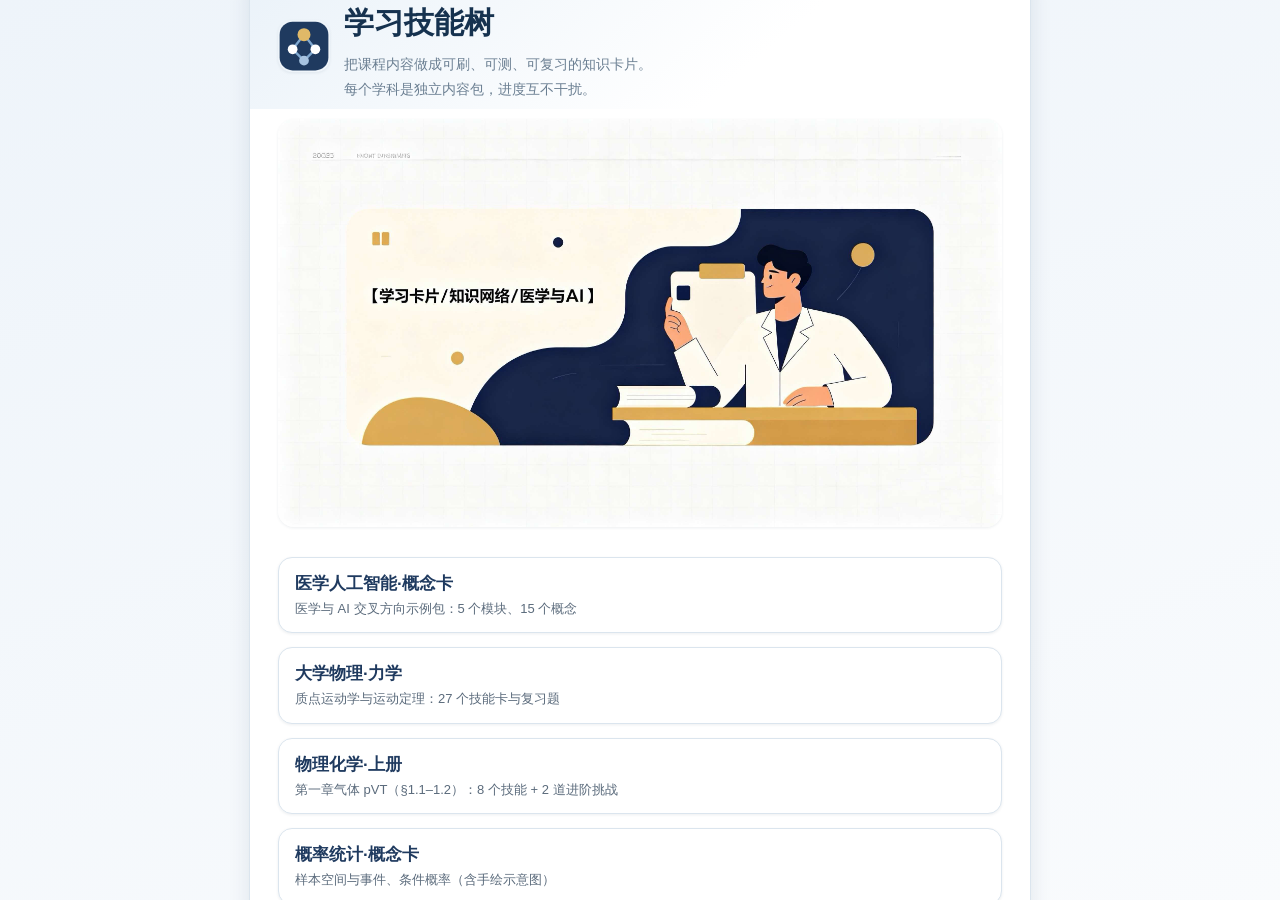
==== commit 7550197e: "首页与README接入豆包插画横幅" ====
--- a/index.html
+++ b/index.html
@@ -11,13 +11,13 @@
   <div id="pack-screen">
     <div class="pack-box">
       <div class="pack-hero">
+        <img class="pack-logo" src="assets/logo.svg" alt="学习技能树标志" />
         <div class="pack-hero-copy">
-          <img class="pack-logo" src="assets/logo.svg" alt="学习技能树标志" />
           <h1>学习技能树</h1>
           <p class="small-muted">把课程内容做成可刷、可测、可复习的知识卡片。<br />每个学科是独立内容包，进度互不干扰。</p>
         </div>
-        <img class="pack-hero-art" src="assets/hero.svg" alt="学习卡片与知识网络插画" />
       </div>
+      <img class="pack-banner" src="assets/doubao-1.jpg" alt="医学与 AI 学习插画" />
       <div id="pack-list"></div>
     </div>
   </div>
--- a/styles.css
+++ b/styles.css
@@ -303,11 +303,10 @@
 }
 
 .pack-hero {
-  display: grid;
-  grid-template-columns: 1.05fr 0.95fr;
+  display: flex;
   align-items: center;
-  gap: 10px;
-  padding: 28px 28px 6px;
+  gap: 14px;
+  padding: 24px 28px 8px;
   background: linear-gradient(140deg, #eaf2f9 0%, #ffffff 65%);
 }
 
@@ -330,10 +329,16 @@
   margin: 0;
 }
 
-.pack-hero-art {
+.pack-banner {
+  display: block;
   width: 100%;
-  max-width: 340px;
-  justify-self: end;
+  max-width: calc(100% - 56px);
+  margin: 10px auto 0;
+  aspect-ratio: 16 / 9;
+  object-fit: cover;
+  object-position: center;
+  border-radius: 16px;
+  box-shadow: var(--shadow-sm);
 }
 
 #pack-list {
@@ -394,13 +399,15 @@
   }
 
   .pack-hero {
-    grid-template-columns: 1fr;
-    padding: 22px 18px 4px;
+    flex-direction: column;
+    align-items: flex-start;
+    padding: 20px 18px 4px;
   }
 
-  .pack-hero-art {
-    max-width: 100%;
-    justify-self: center;
+  .pack-banner {
+    max-width: calc(100% - 36px);
+    aspect-ratio: 4 / 3;
+    object-position: center 42%;
   }
 
   #pack-list {
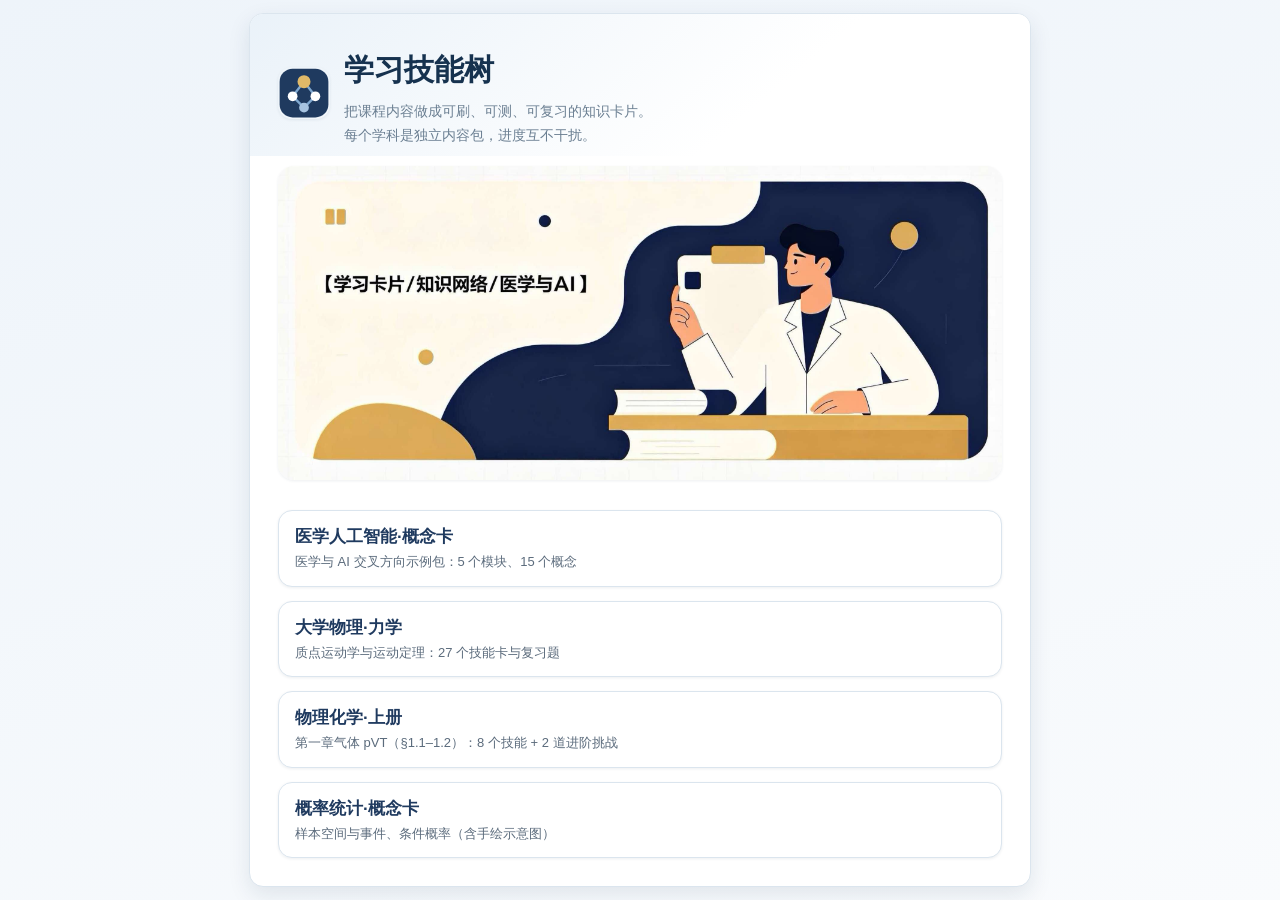
==== commit b0a10ee8: "首页与README横幅更换为豆3插画" ====
--- a/index.html
+++ b/index.html
@@ -17,7 +17,7 @@
           <p class="small-muted">把课程内容做成可刷、可测、可复习的知识卡片。<br />每个学科是独立内容包，进度互不干扰。</p>
         </div>
       </div>
-      <img class="pack-banner" src="assets/doubao-1.jpg" alt="医学与 AI 学习插画" />
+      <img class="pack-banner" src="assets/doubao-3.jpg" alt="医学与 AI 学习插画" />
       <div id="pack-list"></div>
     </div>
   </div>
--- a/styles.css
+++ b/styles.css
@@ -334,7 +334,7 @@
   width: 100%;
   max-width: calc(100% - 56px);
   margin: 10px auto 0;
-  aspect-ratio: 16 / 9;
+  aspect-ratio: 2.3 / 1;
   object-fit: cover;
   object-position: center;
   border-radius: 16px;
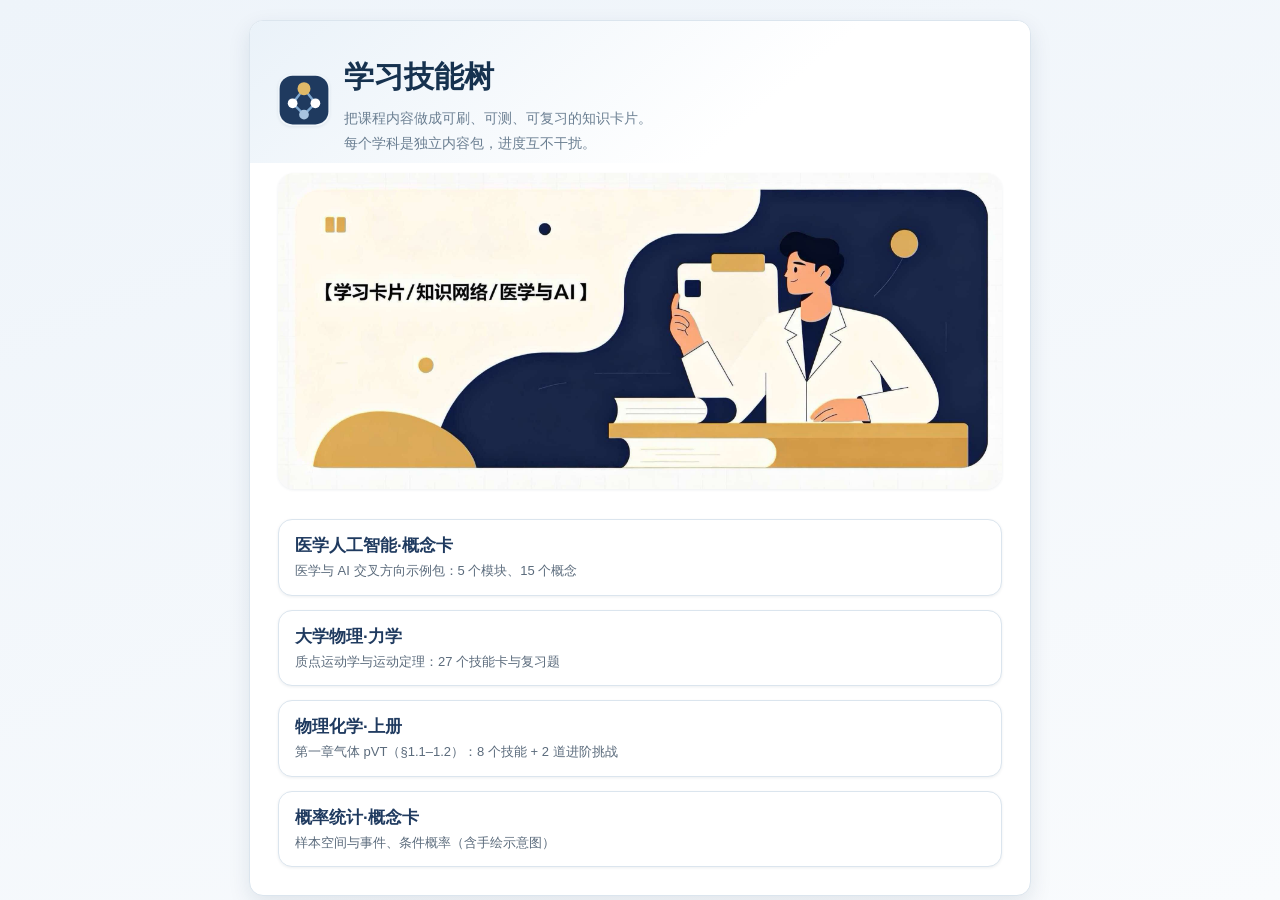
==== commit 8452c75e: "移动端修复：首页滚动、横幅完整显示、返回按钮、返回手势关弹窗、导航条不透明、图片放大" ====
--- a/index.html
+++ b/index.html
@@ -23,6 +23,7 @@
   </div>
 
   <h1 id="app-title"></h1>
+  <button id="mobile-back-btn" class="mobile-back-btn" type="button">← 返回内容包</button>
 
   <!-- 顶部总进度 -->
   <div class="progress-card">
--- a/styles.css
+++ b/styles.css
@@ -292,6 +292,9 @@
 
 #pack-screen {
   background: linear-gradient(160deg, #eef4fa 0%, #f9fbfd 100%);
+  overflow-y: auto;
+  align-items: flex-start;
+  padding: 20px 12px calc(40px + env(safe-area-inset-bottom, 0px));
 }
 
 .pack-box {
@@ -331,12 +334,10 @@
 
 .pack-banner {
   display: block;
-  width: 100%;
-  max-width: calc(100% - 56px);
+  width: calc(100% - 56px);
+  max-width: 724px;
+  height: auto;
   margin: 10px auto 0;
-  aspect-ratio: 2.3 / 1;
-  object-fit: cover;
-  object-position: center;
   border-radius: 16px;
   box-shadow: var(--shadow-sm);
 }
@@ -388,6 +389,16 @@
   border-radius: 18px;
 }
 
+.deck-header {
+  background: #ffffff;
+  border: 1px solid var(--line);
+  box-shadow: 0 4px 10px rgba(22, 50, 79, 0.08);
+}
+
+.mobile-back-btn {
+  display: none;
+}
+
 .primary-btn:hover {
   background: #274c6d;
 }
@@ -405,9 +416,9 @@
   }
 
   .pack-banner {
-    max-width: calc(100% - 36px);
-    aspect-ratio: 4 / 3;
-    object-position: center 42%;
+    width: calc(100% - 28px);
+    max-width: 100%;
+    height: auto;
   }
 
   #pack-list {
@@ -429,6 +440,25 @@
   .keypad {
     grid-template-columns: repeat(3, 1fr);
     width: 100%;
+  }
+
+  #concept-figure,
+  #question-figure {
+    width: 100%;
+    max-width: 420px;
+  }
+
+  .mobile-back-btn {
+    display: block;
+    width: 100%;
+    margin: 4px 0 12px;
+    padding: 10px;
+    border: 1px solid var(--line);
+    border-radius: 12px;
+    background: #ffffff;
+    color: var(--blue);
+    font-size: 14px;
+    cursor: pointer;
   }
 }
     .detail-box {
